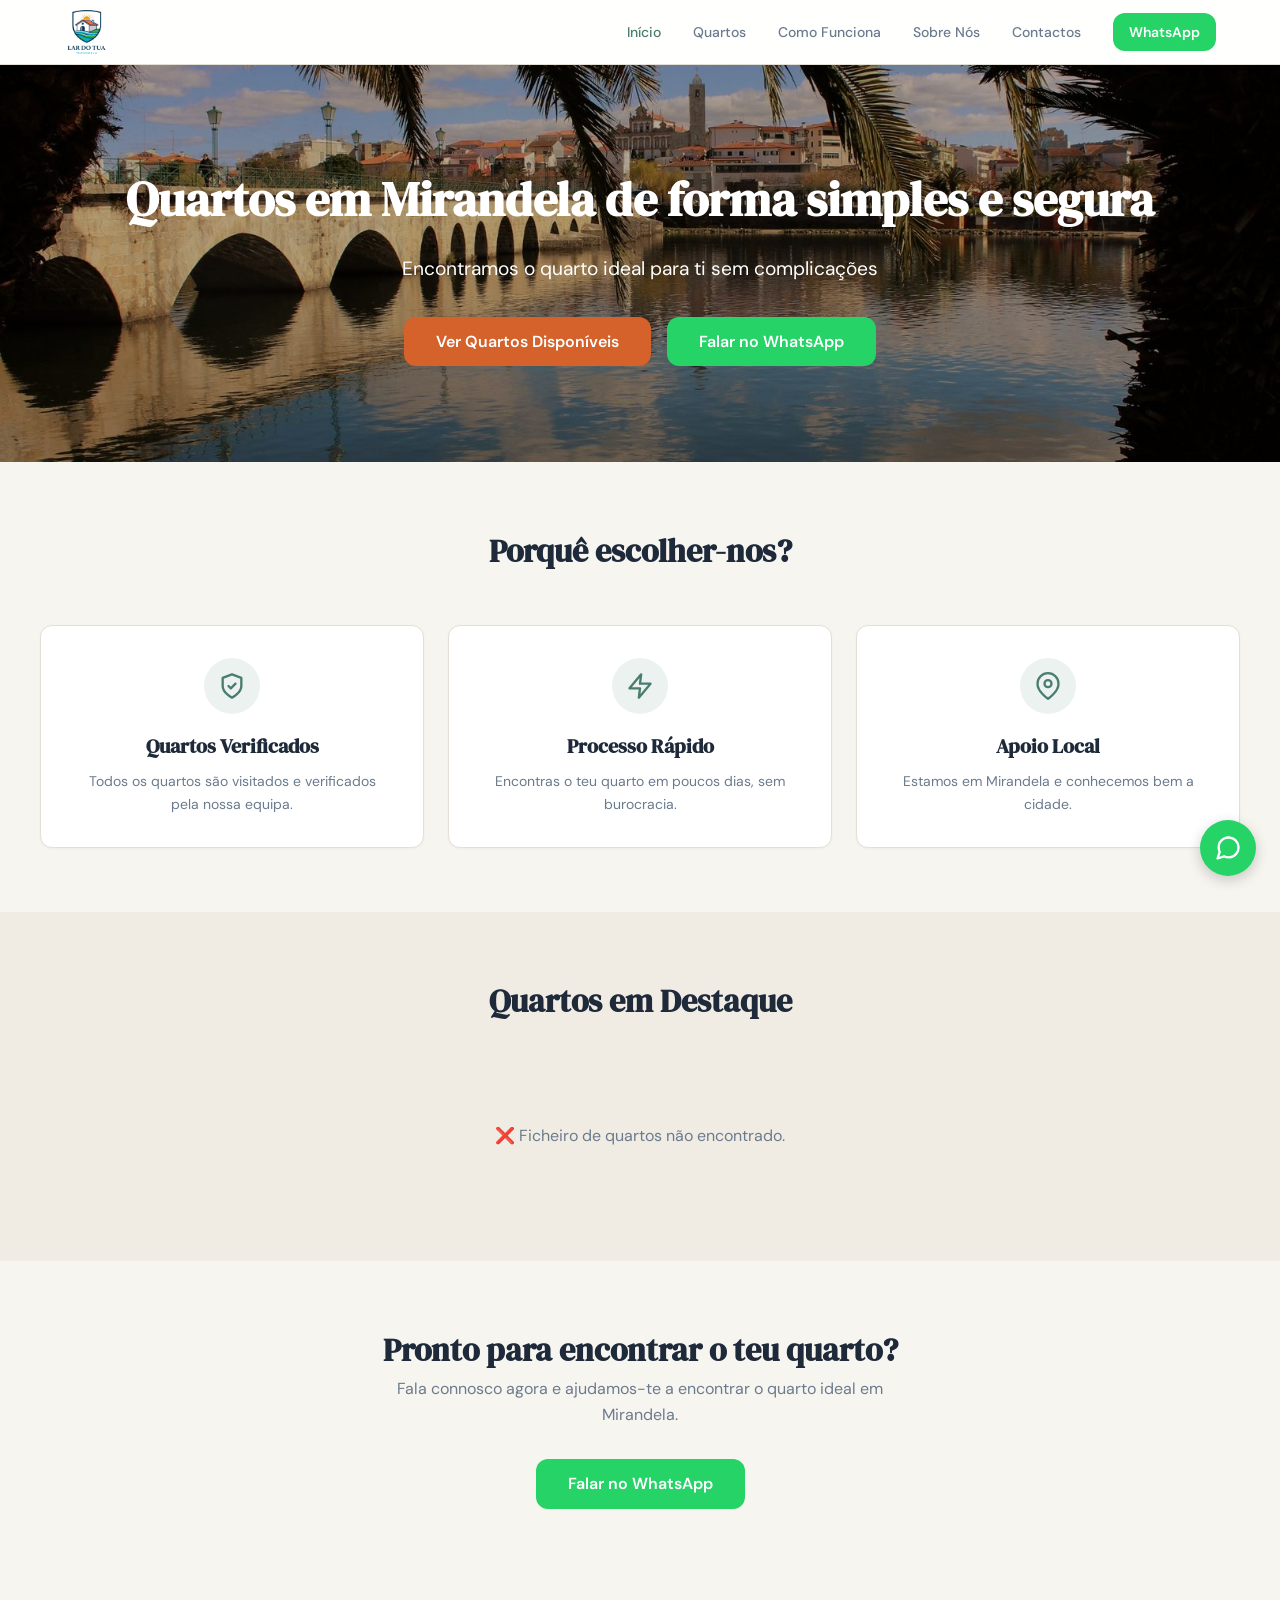
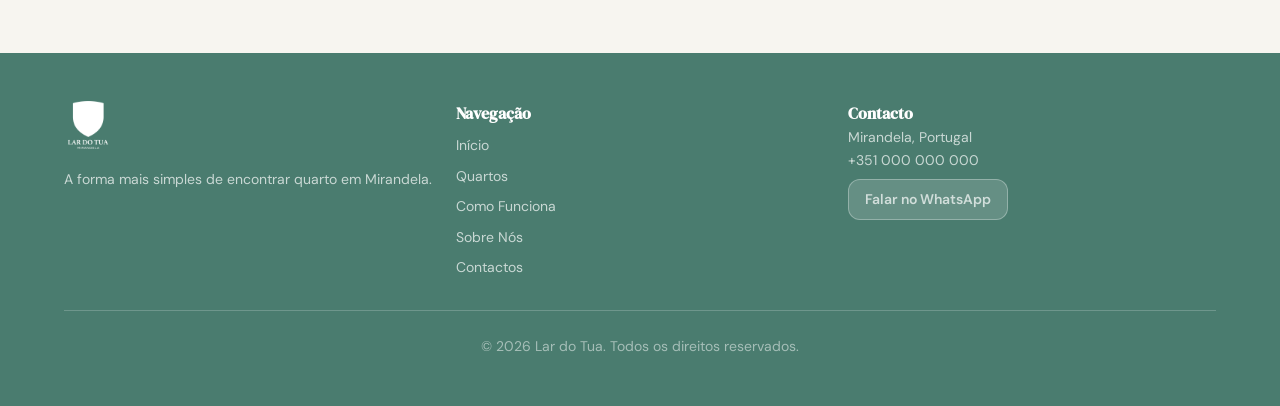
==== index.html @ 51063543 "Add files via upload" ====
<!DOCTYPE html>
<html lang="pt">
<head>
  <meta charset="UTF-8" />
  <meta name="viewport" content="width=device-width, initial-scale=1.0" />
  <title>Lar do Tua — Quartos em Mirandela</title>
  <meta name="description" content="Encontra quartos para arrendar em Mirandela de forma rápida, segura e sem complicações." />
  <link href="https://fonts.googleapis.com/css2?family=DM+Sans:wght@300;400;500;600;700&family=DM+Serif+Display&display=swap" rel="stylesheet" />
  <link rel="stylesheet" href="style.css" />
  <script src="https://identity.netlify.com/v1/netlify-identity-widget.js"></script>
</head>
<body>

<nav class="navbar" id="navbar">
  <div class="container nav-container">
    <a href="#" class="logo" onclick="navigate('home');return false">
      <img src="logo.png" alt="Lar do Tua" class="logo-img" />
    </a>
    <div class="nav-links" id="navLinks">
      <a href="#" onclick="navigate('home');return false" class="nav-link active" data-page="home">Início</a>
      <a href="#" onclick="navigate('quartos');return false" class="nav-link" data-page="quartos">Quartos</a>
      <a href="#" onclick="navigate('como-funciona');return false" class="nav-link" data-page="como-funciona">Como Funciona</a>
      <a href="#" onclick="navigate('sobre');return false" class="nav-link" data-page="sobre">Sobre Nós</a>
      <a href="#" onclick="navigate('contactos');return false" class="nav-link" data-page="contactos">Contactos</a>
      <a href="https://wa.me/351000000000" target="_blank" rel="noopener" class="btn btn-whatsapp btn-sm">WhatsApp</a>
    </div>
    <button class="mobile-toggle" id="mobileToggle" aria-label="Menu">
      <span></span><span></span><span></span>
    </button>
  </div>
</nav>

<!-- HOME -->
<main id="page-home" class="page active">
  <section class="hero" style="background-image: url('hero.jpg')">
    <div class="hero-overlay"></div>
    <div class="container hero-content">
      <h1>Quartos em Mirandela de forma simples e segura</h1>
      <p class="hero-sub">Encontramos o quarto ideal para ti sem complicações</p>
      <div class="hero-buttons">
        <a href="#" onclick="navigate('quartos');return false" class="btn btn-accent">Ver Quartos Disponíveis</a>
        <a href="https://wa.me/351000000000" target="_blank" rel="noopener" class="btn btn-whatsapp">Falar no WhatsApp</a>
      </div>
    </div>
  </section>
  <section class="container section">
    <h2 class="section-title">Porquê escolher-nos?</h2>
    <div class="grid-3">
      <div class="card card-center">
        <div class="icon-circle"><svg xmlns="http://www.w3.org/2000/svg" width="28" height="28" viewBox="0 0 24 24" fill="none" stroke="currentColor" stroke-width="2" stroke-linecap="round" stroke-linejoin="round"><path d="M12 22s8-4 8-10V5l-8-3-8 3v7c0 6 8 10 8 10z"/><path d="m9 12 2 2 4-4"/></svg></div>
        <h3>Quartos Verificados</h3>
        <p>Todos os quartos são visitados e verificados pela nossa equipa.</p>
      </div>
      <div class="card card-center">
        <div class="icon-circle"><svg xmlns="http://www.w3.org/2000/svg" width="28" height="28" viewBox="0 0 24 24" fill="none" stroke="currentColor" stroke-width="2" stroke-linecap="round" stroke-linejoin="round"><polygon points="13 2 3 14 12 14 11 22 21 10 12 10 13 2"/></svg></div>
        <h3>Processo Rápido</h3>
        <p>Encontras o teu quarto em poucos dias, sem burocracia.</p>
      </div>
      <div class="card card-center">
        <div class="icon-circle"><svg xmlns="http://www.w3.org/2000/svg" width="28" height="28" viewBox="0 0 24 24" fill="none" stroke="currentColor" stroke-width="2" stroke-linecap="round" stroke-linejoin="round"><path d="M21 10c0 7-9 13-9 13s-9-6-9-13a9 9 0 0 1 18 0z"/><circle cx="12" cy="10" r="3"/></svg></div>
        <h3>Apoio Local</h3>
        <p>Estamos em Mirandela e conhecemos bem a cidade.</p>
      </div>
    </div>
  </section>
  <section class="bg-secondary section">
    <div class="container">
      <h2 class="section-title">Quartos em Destaque</h2>
      <div class="grid-3" id="featuredRooms"></div>
    </div>
  </section>
  <section class="container section text-center">
    <h2>Pronto para encontrar o teu quarto?</h2>
    <p class="text-muted mb-8 mx-auto" style="max-width:560px">Fala connosco agora e ajudamos-te a encontrar o quarto ideal em Mirandela.</p>
    <a href="https://wa.me/351000000000" target="_blank" rel="noopener" class="btn btn-whatsapp">Falar no WhatsApp</a>
  </section>
</main>

<!-- QUARTOS -->
<main id="page-quartos" class="page">
  <div class="container section">
    <div class="text-center mb-12">
      <h1>Quartos Disponíveis</h1>
      <p class="text-muted mx-auto" style="max-width:560px">Explora os quartos que temos disponíveis em Mirandela. Todos verificados pela nossa equipa.</p>
    </div>
    <div class="grid-3" id="allRooms"></div>
  </div>
</main>

<!-- QUARTO DETALHE -->
<main id="page-quarto-detalhe" class="page">
  <div class="container section" id="quartoDetalheContent"></div>
</main>

<!-- COMO FUNCIONA -->
<main id="page-como-funciona" class="page">
  <div class="container section">
    <div class="text-center mb-12">
      <h1>Como Funciona</h1>
      <p class="text-muted mx-auto" style="max-width:560px">Encontrar quarto em Mirandela nunca foi tão fácil. Em 3 passos simples:</p>
    </div>
    <div class="grid-3">
      <div class="card card-center"><div class="step-number">1</div><h3>Escolhe um quarto</h3><p>Explora os quartos disponíveis e escolhe o que mais te agrada.</p></div>
      <div class="card card-center"><div class="step-number">2</div><h3>Fala connosco</h3><p>Entra em contacto via WhatsApp ou formulário e tiramos todas as dúvidas.</p></div>
      <div class="card card-center"><div class="step-number">3</div><h3>Nós tratamos do resto</h3><p>Acompanhamos-te em todo o processo até teres o teu quarto.</p></div>
    </div>
    <div class="text-center" style="margin-top:3rem">
      <a href="https://wa.me/351000000000" target="_blank" rel="noopener" class="btn btn-whatsapp">Começar Agora</a>
    </div>
  </div>
</main>

<!-- SOBRE -->
<main id="page-sobre" class="page">
  <div class="container section">
    <div class="text-center mb-12 mx-auto" style="max-width:720px">
      <h1>Sobre o Lar do Tua</h1>
      <p class="text-muted" style="font-size:1.1rem;line-height:1.8;margin-top:1.5rem">O <strong>Lar do Tua</strong> nasceu com uma missão simples: facilitar o acesso a quartos em Mirandela. Sabemos que encontrar um bom quarto pode ser complicado — por isso, fazemos esse trabalho por ti.</p>
      <p class="text-muted" style="font-size:1.1rem;line-height:1.8;margin-top:1rem">Somos uma equipa local, apaixonada por Mirandela e dedicada a ajudar quem procura um espaço acolhedor para viver.</p>
    </div>
    <div class="grid-3" style="max-width:900px;margin:0 auto">
      <div class="card card-center">
        <div class="icon-circle icon-accent"><svg xmlns="http://www.w3.org/2000/svg" width="28" height="28" viewBox="0 0 24 24" fill="none" stroke="currentColor" stroke-width="2" stroke-linecap="round" stroke-linejoin="round"><path d="M19 14c1.49-1.46 3-3.21 3-5.5A5.5 5.5 0 0 0 16.5 3c-1.76 0-3 .5-4.5 2-1.5-1.5-2.74-2-4.5-2A5.5 5.5 0 0 0 2 8.5c0 2.3 1.5 4.05 3 5.5l7 7Z"/></svg></div>
        <h3>Proximidade</h3><p>Somos de Mirandela e conhecemos a cidade como ninguém.</p>
      </div>
      <div class="card card-center">
        <div class="icon-circle icon-accent"><svg xmlns="http://www.w3.org/2000/svg" width="28" height="28" viewBox="0 0 24 24" fill="none" stroke="currentColor" stroke-width="2" stroke-linecap="round" stroke-linejoin="round"><path d="M16 21v-2a4 4 0 0 0-4-4H6a4 4 0 0 0-4 4v2"/><circle cx="9" cy="7" r="4"/><path d="M22 21v-2a4 4 0 0 0-3-3.87"/><path d="M16 3.13a4 4 0 0 1 0 7.75"/></svg></div>
        <h3>Confiança</h3><p>Trabalhamos com transparência e honestidade em cada passo.</p>
      </div>
      <div class="card card-center">
        <div class="icon-circle icon-accent"><svg xmlns="http://www.w3.org/2000/svg" width="28" height="28" viewBox="0 0 24 24" fill="none" stroke="currentColor" stroke-width="2" stroke-linecap="round" stroke-linejoin="round"><circle cx="12" cy="12" r="10"/><circle cx="12" cy="12" r="6"/><circle cx="12" cy="12" r="2"/></svg></div>
        <h3>Simplicidade</h3><p>Sem burocracia, sem complicações. Diretos ao que interessa.</p>
      </div>
    </div>
  </div>
</main>

<!-- CONTACTOS -->
<main id="page-contactos" class="page">
  <div class="container section">
    <div class="text-center mb-12">
      <h1>Fala Connosco</h1>
      <p class="text-muted mx-auto" style="max-width:560px">Estamos aqui para te ajudar. Escolhe a forma de contacto que preferires.</p>
    </div>
    <div class="grid-2">
      <div>
        <h2 style="font-size:1.5rem;margin-bottom:1.5rem">Contacto Direto</h2>
        <div class="contact-item"><strong>WhatsApp</strong><br><a href="https://wa.me/351000000000" target="_blank" rel="noopener" class="btn btn-whatsapp" style="margin-top:.5rem;display:inline-block">Abrir WhatsApp</a></div>
        <div class="contact-item"><strong>Telefone</strong><p>+351 000 000 000</p></div>
        <div class="contact-item"><strong>Localização</strong><p>Mirandela, Portugal</p></div>
      </div>
      <div>
        <h2 style="font-size:1.5rem;margin-bottom:1.5rem">Envia-nos uma mensagem</h2>
        <form id="contactForm" class="contact-form">
          <label for="name">Nome</label>
          <input type="text" id="name" placeholder="O teu nome" required />
          <label for="contact">Contacto (telemóvel ou email)</label>
          <input type="text" id="contact" placeholder="Telemóvel ou email" required />
          <button type="submit" class="btn btn-accent" style="width:100%">Enviar via WhatsApp</button>
        </form>
        <div id="formSuccess" class="form-success" style="display:none">✅ Obrigado! Vais ser redirecionado para o WhatsApp.</div>
      </div>
    </div>
  </div>
</main>

<footer class="footer">
  <div class="container">
    <div class="grid-3 footer-grid">
      <div><img src="logo.png" alt="Lar do Tua" style="height:3rem;width:auto;margin-bottom:0.75rem;filter:brightness(0) invert(1)"><p>A forma mais simples de encontrar quarto em Mirandela.</p></div>
      <div>
        <h4>Navegação</h4>
        <a href="#" onclick="navigate('home');return false">Início</a>
        <a href="#" onclick="navigate('quartos');return false">Quartos</a>
        <a href="#" onclick="navigate('como-funciona');return false">Como Funciona</a>
        <a href="#" onclick="navigate('sobre');return false">Sobre Nós</a>
        <a href="#" onclick="navigate('contactos');return false">Contactos</a>
      </div>
      <div>
        <h4>Contacto</h4>
        <p>Mirandela, Portugal</p>
        <p>+351 000 000 000</p>
        <a href="https://wa.me/351000000000" target="_blank" rel="noopener" class="btn btn-whatsapp-outline" style="margin-top:.5rem">Falar no WhatsApp</a>
      </div>
    </div>
    <div class="footer-bottom">© 2026 Lar do Tua. Todos os direitos reservados.</div>
  </div>
</footer>

<a href="https://wa.me/351000000000" target="_blank" rel="noopener" class="whatsapp-float" aria-label="Contactar via WhatsApp">
  <svg xmlns="http://www.w3.org/2000/svg" width="28" height="28" viewBox="0 0 24 24" fill="none" stroke="currentColor" stroke-width="2" stroke-linecap="round" stroke-linejoin="round"><path d="M21 11.5a8.38 8.38 0 0 1-.9 3.8 8.5 8.5 0 0 1-7.6 4.7 8.38 8.38 0 0 1-3.8-.9L3 21l1.9-5.7a8.38 8.38 0 0 1-.9-3.8 8.5 8.5 0 0 1 4.7-7.6 8.38 8.38 0 0 1 3.8-.9h.5a8.48 8.48 0 0 1 8 8v.5z"/></svg>
</a>

<script>
  if (window.netlifyIdentity) {
    window.netlifyIdentity.on("init", user => {
      if (!user) {
        window.netlifyIdentity.on("login", () => {
          document.location.href = "/admin/";
        });
      }
    });
  }
</script>
<script src="script.js"></script>
</body>
</html>
---- style.css ----
/* ============================================================
   LAR DO TUA — style.css
   ============================================================

   ÍNDICE DE SECÇÕES EDITÁVEIS:
   1.  CORES & TIPOGRAFIA  ←  Muda cores e fontes do site inteiro aqui
   2.  LAYOUT BASE         ←  Largura máxima, espaçamentos gerais
   3.  BOTÕES              ←  Aparência de todos os botões
   4.  BARRA DE NAVEGAÇÃO  ←  Navbar topo
   5.  HERO (BANNER)       ←  Secção principal da homepage
   6.  GRELHAS             ←  Layouts de 2 e 3 colunas
   7.  CARDS               ←  Caixas de conteúdo genéricas
   8.  CARDS DE QUARTO     ←  Listagem de quartos
   9.  PÁGINA DE DETALHE   ←  Página individual de cada quarto
   10. FORMULÁRIO          ←  Formulário de contacto
   11. RODAPÉ (FOOTER)     ←  Rodapé do site
   12. BOTÃO WHATSAPP      ←  Botão flutuante do WhatsApp
   13. RESPONSIVO          ←  Ajustes para telemóvel
   ============================================================ */


/* ============================================================
   1. CORES & TIPOGRAFIA
   ↓ Edita aqui para mudar todo o esquema de cores do site
   ============================================================ */
:root {
  /* Fundo geral da página */
  --bg: #f7f5f0;

  /* Cor principal do texto */
  --fg: #1e2a3a;

  /* Fundo dos cards/caixas */
  --card: #ffffff;

  /* Cor primária (verde) — usada no logo, botões activos, etc. */
  --primary: #4a7c6f;
  --primary-fg: #ffffff;   /* texto sobre a cor primária */

  /* Cor secundária (bege) — fundos de secções alternadas */
  --secondary: #f0ece4;
  --secondary-fg: #1e2a3a;

  /* Cor de destaque (laranja) — preços, botões principais */
  --accent: #d4622a;
  --accent-fg: #ffffff;    /* texto sobre a cor de destaque */

  /* Texto suave (cinzento) — descrições, subtítulos */
  --muted: #6b7b8d;

  /* Cor das bordas/linhas */
  --border: #e4dfd5;

  /* Verde do WhatsApp — não alterar se queres manter branding */
  --whatsapp: #25d366;

  /* Raio dos cantos arredondados (ex: 0 = sem arredondamento) */
  --radius: 0.75rem;
}

/* Fontes — substitui os nomes aqui para mudar a tipografia */
/* (lembra-te de actualizar o link do Google Fonts no HTML também) */
body {
  font-family: 'DM Sans', sans-serif;
  background: var(--bg);
  color: var(--fg);
  -webkit-font-smoothing: antialiased;
  line-height: 1.6;
}

/* Tamanhos dos títulos */
h1, h2, h3, h4 { font-family: 'DM Serif Display', serif; color: var(--fg); }
h1 { font-size: 2.5rem; }
h2 { font-size: 2rem; }
h3 { font-size: 1.25rem; }

*, *::before, *::after { box-sizing: border-box; margin: 0; padding: 0; }


/* ============================================================
   2. LAYOUT BASE
   ↓ Edita a largura máxima do conteúdo e espaçamentos gerais
   ============================================================ */

/* Largura máxima do conteúdo centrado */
.container { max-width: 1200px; margin: 0 auto; padding: 0 1.5rem; }

/* Espaçamento vertical das secções */
.section { padding: 4rem 0; }

/* Utilitários de alinhamento e espaço */
.text-center  { text-align: center; }
.text-muted   { color: var(--muted); }
.mb-8         { margin-bottom: 2rem; }
.mb-12        { margin-bottom: 3rem; }
.mx-auto      { margin-left: auto; margin-right: auto; }
.bg-secondary { background: var(--secondary); }
.section-title { text-align: center; margin-bottom: 3rem; }


/* ============================================================
   3. BOTÕES
   ↓ Edita o aspecto, tamanho e raio dos botões
   ============================================================ */

/* Base de todos os botões */
.btn {
  display: inline-block;
  padding: 0.75rem 2rem;       /* ↑ muda o tamanho interno */
  border-radius: var(--radius);
  font-family: 'DM Sans', sans-serif;
  font-weight: 600;
  font-size: 1rem;
  text-decoration: none;
  cursor: pointer;
  border: none;
  transition: opacity 0.2s;
}
.btn:hover { opacity: 0.9; }

/* Botão de destaque (laranja) */
.btn-accent { background: var(--accent); color: var(--accent-fg); }

/* Botão do WhatsApp (verde) */
.btn-whatsapp { background: var(--whatsapp); color: #fff; }

/* Botão pequeno (ex: no navbar) */
.btn-sm { padding: 0.5rem 1rem; font-size: 0.875rem; }

/* Botão WhatsApp com borda (usado no rodapé) */
.btn-whatsapp-outline {
  background: rgba(255,255,255,0.15);
  color: #fff;
  border: 1px solid rgba(255,255,255,0.3);
  padding: 0.5rem 1rem;
  border-radius: var(--radius);
  text-decoration: none;
  font-size: 0.875rem;
  display: inline-block;
  transition: background 0.2s;
}
.btn-whatsapp-outline:hover { background: rgba(255,255,255,0.25); }


/* ============================================================
   4. BARRA DE NAVEGAÇÃO
   ↓ Edita altura, fundo, cor do logo e links da navbar
   ============================================================ */

.navbar {
  position: sticky;
  top: 0;
  z-index: 50;
  background: rgba(255,255,255,0.92);   /* ← fundo da barra */
  backdrop-filter: blur(12px);
  border-bottom: 1px solid var(--border);
}
.nav-container {
  display: flex;
  align-items: center;
  justify-content: space-between;
  height: 4rem;   /* ← altura da barra */
}

/* Logo — imagem */
.logo { text-decoration: none; display: flex; align-items: center; }
.logo-img {
  height: 2.8rem;   /* ← altura da logo na navbar — aumenta ou diminui à vontade */
  width: auto;
  display: block;
}

.nav-links { display: flex; align-items: center; gap: 2rem; }

/* Links do menu */
.nav-link {
  text-decoration: none;
  font-size: 0.875rem;
  font-weight: 500;
  color: var(--muted);      /* ← cor normal */
  transition: color 0.2s;
}
.nav-link:hover,
.nav-link.active { color: var(--primary); }  /* ← cor activo/hover */

/* Botão hambúrguer (só aparece no telemóvel) */
.mobile-toggle {
  display: none;
  background: none;
  border: none;
  cursor: pointer;
  flex-direction: column;
  gap: 5px;
  padding: 4px;
}
.mobile-toggle span { display: block; width: 24px; height: 2px; background: var(--fg); transition: 0.3s; }
.mobile-toggle.open span:nth-child(1) { transform: rotate(45deg) translate(5px, 5px); }
.mobile-toggle.open span:nth-child(2) { opacity: 0; }
.mobile-toggle.open span:nth-child(3) { transform: rotate(-45deg) translate(5px, -5px); }


/* ============================================================
   5. HERO (BANNER PRINCIPAL)
   ↓ Edita o gradiente de fundo, altura e animação do banner
   ============================================================ */

.hero {
  position: relative;
  /* ↓ Imagem de fundo do hero — para trocar, substitui o ficheiro hero.jpg
       ou muda para: background: linear-gradient(135deg, var(--primary) 0%, #3a5f54 100%) */
  background-size: cover;
  background-position: center;
  background-repeat: no-repeat;
  overflow: hidden;
}

/* Sobreposição escura sobre o fundo */
.hero-overlay {
  position: absolute;
  inset: 0;
  background: rgba(0,0,0,0.3);   /* ← aumenta/diminui a opacidade */
}

.hero-content {
  position: relative;
  padding: 6rem 0;   /* ← altura do hero */
  text-align: center;
  color: #fff;
}

/* Título do hero */
.hero-content h1 {
  color: #fff;
  font-size: 3rem;   /* ← tamanho do título principal */
  margin-bottom: 1rem;
  animation: fadeIn 0.6s ease;
}

/* Subtítulo do hero */
.hero-sub {
  font-size: 1.2rem;
  opacity: 0.85;
  max-width: 600px;
  margin: 0 auto 2rem;
  animation: fadeIn 0.6s 0.15s both;
}

.hero-buttons {
  display: flex;
  gap: 1rem;
  justify-content: center;
  flex-wrap: wrap;
  animation: fadeIn 0.6s 0.3s both;
}

/* Animação de entrada */
@keyframes fadeIn {
  from { opacity: 0; transform: translateY(10px); }
  to   { opacity: 1; transform: none; }
}


/* ============================================================
   6. GRELHAS
   ↓ Edita espaçamento entre colunas
   ============================================================ */

/* 3 colunas */
.grid-3 { display: grid; grid-template-columns: repeat(3, 1fr); gap: 1.5rem; }

/* 2 colunas */
.grid-2 { display: grid; grid-template-columns: repeat(2, 1fr); gap: 2rem; }


/* ============================================================
   7. CARDS GENÉRICOS
   ↓ Edita aparência das caixas de conteúdo
   ============================================================ */

.card {
  background: var(--card);
  border: 1px solid var(--border);
  border-radius: var(--radius);
  padding: 2rem;                              /* ← espaço interno */
  box-shadow: 0 1px 3px rgba(0,0,0,0.04);    /* ← sombra */
}
.card-center { text-align: center; }
.card-center p { color: var(--muted); font-size: 0.875rem; margin-top: 0.5rem; }

/* Círculo com ícone (secção "Porquê escolher-nos?") */
.icon-circle {
  width: 3.5rem;
  height: 3.5rem;
  border-radius: 50%;
  background: rgba(74,124,111,0.1);
  display: flex;
  align-items: center;
  justify-content: center;
  margin: 0 auto 1rem;
  color: var(--primary);
}
.icon-accent { background: rgba(212,98,42,0.1); color: var(--accent); }

/* Número dos passos ("Como Funciona") */
.step-number {
  width: 3rem;
  height: 3rem;
  border-radius: 50%;
  background: var(--primary);   /* ← cor do círculo numerado */
  color: #fff;
  display: flex;
  align-items: center;
  justify-content: center;
  font-family: 'DM Serif Display', serif;
  font-size: 1.25rem;
  margin: 0 auto 1rem;
}


/* ============================================================
   8. CARDS DE QUARTO
   ↓ Edita as caixas da listagem de quartos
   ============================================================ */

.room-card {
  background: var(--card);
  border: 1px solid var(--border);
  border-radius: var(--radius);
  overflow: hidden;
  box-shadow: 0 1px 3px rgba(0,0,0,0.04);
  display: flex;
  flex-direction: column;
}

/* Altura da imagem do quarto */
.room-card img { width: 100%; height: 13rem; object-fit: cover; }

.room-card-body { padding: 1.25rem; flex: 1; display: flex; flex-direction: column; }
.room-card-header { display: flex; justify-content: space-between; align-items: flex-start; margin-bottom: 0.25rem; }
.room-card-header h3 { font-size: 1.1rem; }

/* Preço do quarto — cor e estilo */
.room-price { color: var(--accent); font-weight: 700; white-space: nowrap; margin-left: 0.5rem; }
.room-location { color: var(--muted); font-size: 0.875rem; margin-bottom: 0.5rem; }
.room-desc { color: rgba(30,42,58,0.7); font-size: 0.875rem; margin-bottom: 1rem; flex: 1; }
.room-card .btn { text-align: center; padding: 0.625rem; font-size: 0.875rem; }


/* ============================================================
   9. PÁGINA DE DETALHE DO QUARTO
   ↓ Edita o layout e badges da página de cada quarto
   ============================================================ */

.back-link {
  display: inline-flex;
  align-items: center;
  gap: 0.5rem;
  color: var(--muted);
  text-decoration: none;
  font-size: 0.875rem;
  margin-bottom: 1.5rem;
  transition: color 0.2s;
}
.back-link:hover { color: var(--fg); }

/* Grelha: imagem à esquerda, detalhes à direita */
.detail-grid { display: grid; grid-template-columns: 1fr 1fr; gap: 2rem; }

/* Imagem principal */
.gallery-main img { width: 100%; height: 24rem; object-fit: cover; border-radius: var(--radius); }

/* Miniaturas da galeria */
.gallery-thumbs { display: flex; gap: 0.75rem; margin-top: 0.75rem; }
.gallery-thumbs button { border: 2px solid transparent; border-radius: 0.5rem; overflow: hidden; cursor: pointer; padding: 0; background: none; transition: border-color 0.2s; }
.gallery-thumbs button.active { border-color: var(--primary); }
.gallery-thumbs button img { width: 5rem; height: 4rem; object-fit: cover; display: block; }

/* Badges de preço, área e disponibilidade */
.detail-badges { display: flex; flex-wrap: wrap; gap: 0.75rem; margin: 1.5rem 0; }
.badge { padding: 0.5rem 1rem; border-radius: var(--radius); font-size: 0.875rem; font-weight: 600; }
.badge-accent   { background: var(--accent); color: var(--accent-fg); font-size: 1.1rem; }
.badge-secondary { background: var(--secondary); color: var(--secondary-fg); }

/* Caixa "O que inclui" */
.detail-includes { background: var(--card); border: 1px solid var(--border); border-radius: var(--radius); padding: 1.5rem; margin-bottom: 1.5rem; }
.detail-includes ul { list-style: none; }
.detail-includes li { padding: 0.4rem 0; font-size: 0.875rem; color: rgba(30,42,58,0.8); display: flex; align-items: center; gap: 0.5rem; }
.detail-includes li::before { content: "✓"; color: var(--primary); font-weight: 700; }


/* ============================================================
   10. FORMULÁRIO DE CONTACTO
   ↓ Edita campos de input e estilos do formulário
   ============================================================ */

.contact-item { margin-bottom: 1.5rem; }
.contact-item p { color: var(--muted); margin-top: 0.25rem; }

.contact-form { display: flex; flex-direction: column; gap: 1rem; }
.contact-form label { font-weight: 500; font-size: 0.875rem; }
.contact-form input {
  padding: 0.75rem 1rem;
  border: 1px solid var(--border);
  border-radius: var(--radius);
  font-family: 'DM Sans', sans-serif;
  font-size: 1rem;
  background: var(--card);
  outline: none;
  transition: border-color 0.2s;
}
/* Cor da borda quando o campo está seleccionado */
.contact-form input:focus { border-color: var(--primary); }

/* Mensagem de sucesso após envio */
.form-success { margin-top: 1rem; padding: 1rem; background: var(--secondary); border-radius: var(--radius); }


/* ============================================================
   11. RODAPÉ (FOOTER)
   ↓ Edita cor de fundo, links e espaçamento do rodapé
   ============================================================ */

.footer {
  background: var(--primary);   /* ← cor de fundo do rodapé */
  color: var(--primary-fg);
  padding: 3rem 0;
  margin-top: 5rem;
}
.footer h3, .footer h4 { color: #fff; }
.footer p, .footer a { color: rgba(255,255,255,0.7); text-decoration: none; font-size: 0.875rem; }
.footer a:hover { color: #fff; }
.footer-grid > div:nth-child(2) { display: flex; flex-direction: column; gap: 0.5rem; }
.footer-bottom {
  border-top: 1px solid rgba(255,255,255,0.2);
  margin-top: 2rem;
  padding-top: 1.5rem;
  text-align: center;
  font-size: 0.875rem;
  color: rgba(255,255,255,0.5);
}


/* ============================================================
   12. BOTÃO FLUTUANTE DO WHATSAPP
   ↓ Edita posição, tamanho e cor do botão verde fixo
   ============================================================ */

.whatsapp-float {
  position: fixed;
  bottom: 1.5rem;   /* ← distância do fundo */
  right: 1.5rem;    /* ← distância da direita */
  z-index: 50;
  background: var(--whatsapp);
  color: #fff;
  width: 3.5rem;    /* ← tamanho do botão */
  height: 3.5rem;
  border-radius: 50%;
  display: flex;
  align-items: center;
  justify-content: center;
  box-shadow: 0 4px 14px rgba(0,0,0,0.2);
  transition: transform 0.2s;
}
.whatsapp-float:hover { transform: scale(1.1); }


/* ============================================================
   SISTEMA DE PÁGINAS (não editar)
   ============================================================ */
.page        { display: none; }
.page.active { display: block; }


/* ============================================================
   13. RESPONSIVO — TELEMÓVEL
   ↓ Ajustes automáticos para ecrãs pequenos
   ============================================================ */

@media (max-width: 768px) {
  /* Reduz tamanhos de título no telemóvel */
  h1 { font-size: 2rem; }
  .hero-content h1 { font-size: 2.2rem; }
  .hero-content { padding: 4rem 0; }

  /* Grelhas passam a uma coluna */
  .grid-3  { grid-template-columns: 1fr; }
  .grid-2  { grid-template-columns: 1fr; }
  .detail-grid { grid-template-columns: 1fr; }

  /* Reduz altura da imagem principal */
  .gallery-main img { height: 16rem; }

  /* Menu mobile */
  .nav-links {
    display: none;
    flex-direction: column;
    position: absolute;
    top: 4rem;
    left: 0;
    right: 0;
    background: var(--card);
    border-bottom: 1px solid var(--border);
    padding: 1rem 1.5rem;
    gap: 0.75rem;
  }
  .nav-links.open  { display: flex; }
  .mobile-toggle   { display: flex; }
}
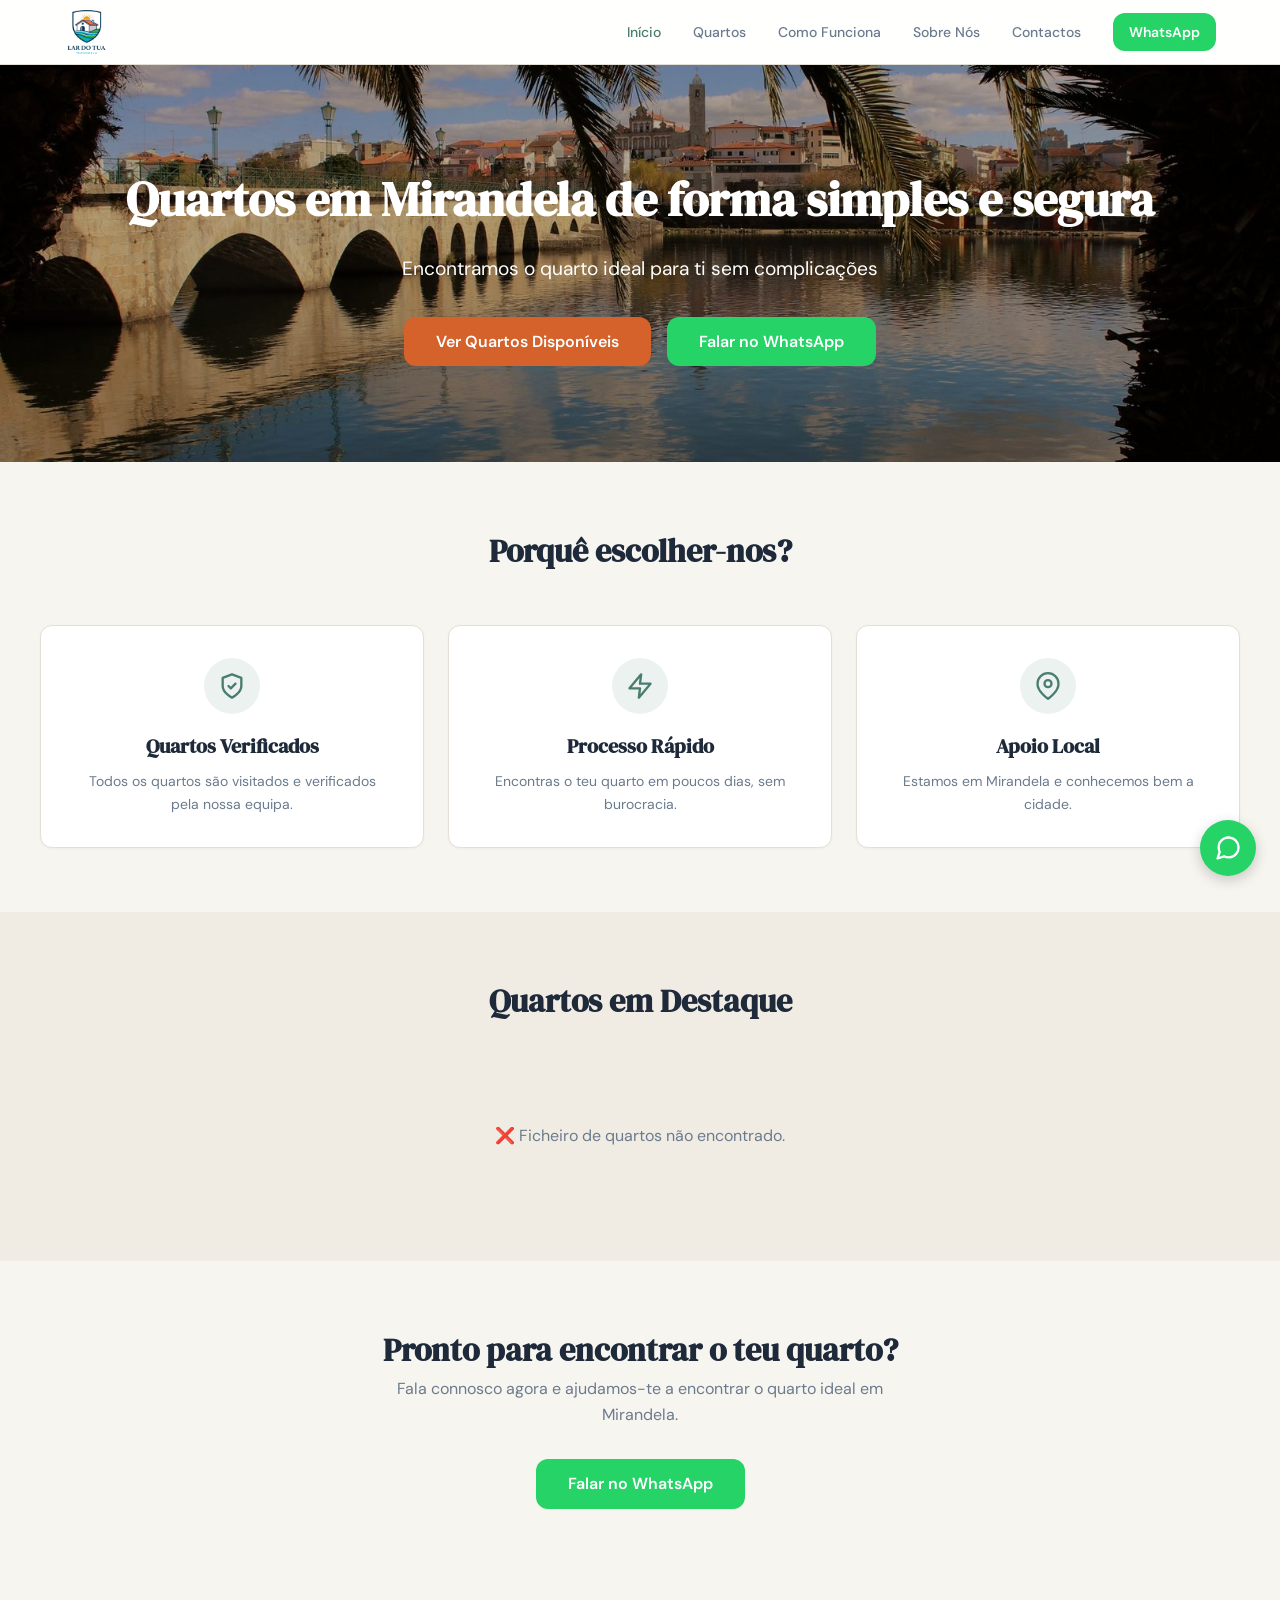
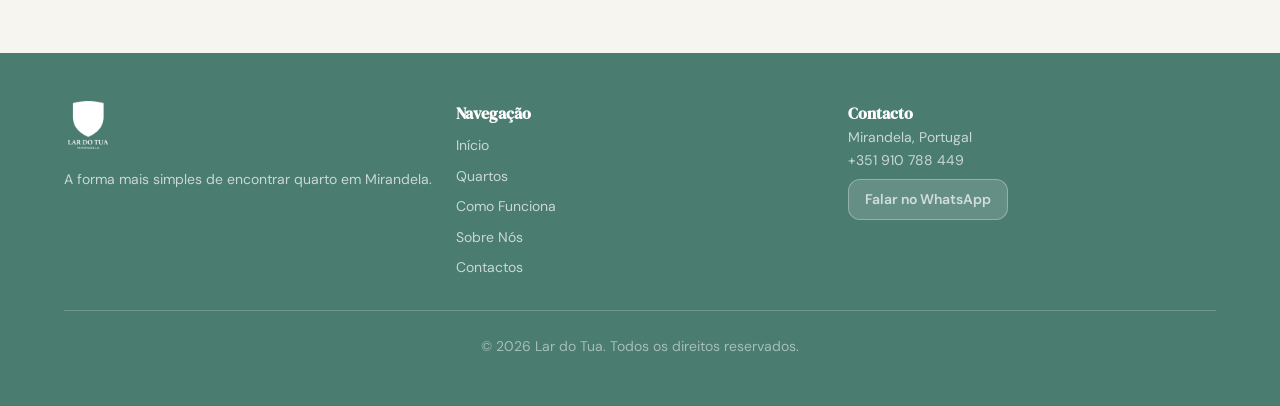
==== commit 4700f9c5: "Add files via upload" ====
--- a/index.html
+++ b/index.html
@@ -22,7 +22,7 @@
       <a href="#" onclick="navigate('como-funciona');return false" class="nav-link" data-page="como-funciona">Como Funciona</a>
       <a href="#" onclick="navigate('sobre');return false" class="nav-link" data-page="sobre">Sobre Nós</a>
       <a href="#" onclick="navigate('contactos');return false" class="nav-link" data-page="contactos">Contactos</a>
-      <a href="https://wa.me/351000000000" target="_blank" rel="noopener" class="btn btn-whatsapp btn-sm">WhatsApp</a>
+      <a href="https://wa.me/351910788449" target="_blank" rel="noopener" class="btn btn-whatsapp btn-sm">WhatsApp</a>
     </div>
     <button class="mobile-toggle" id="mobileToggle" aria-label="Menu">
       <span></span><span></span><span></span>
@@ -39,7 +39,7 @@
       <p class="hero-sub">Encontramos o quarto ideal para ti sem complicações</p>
       <div class="hero-buttons">
         <a href="#" onclick="navigate('quartos');return false" class="btn btn-accent">Ver Quartos Disponíveis</a>
-        <a href="https://wa.me/351000000000" target="_blank" rel="noopener" class="btn btn-whatsapp">Falar no WhatsApp</a>
+        <a href="https://wa.me/351910788449" target="_blank" rel="noopener" class="btn btn-whatsapp">Falar no WhatsApp</a>
       </div>
     </div>
   </section>
@@ -72,7 +72,7 @@
   <section class="container section text-center">
     <h2>Pronto para encontrar o teu quarto?</h2>
     <p class="text-muted mb-8 mx-auto" style="max-width:560px">Fala connosco agora e ajudamos-te a encontrar o quarto ideal em Mirandela.</p>
-    <a href="https://wa.me/351000000000" target="_blank" rel="noopener" class="btn btn-whatsapp">Falar no WhatsApp</a>
+    <a href="https://wa.me/351910788449" target="_blank" rel="noopener" class="btn btn-whatsapp">Falar no WhatsApp</a>
   </section>
 </main>
 
@@ -105,7 +105,7 @@
       <div class="card card-center"><div class="step-number">3</div><h3>Nós tratamos do resto</h3><p>Acompanhamos-te em todo o processo até teres o teu quarto.</p></div>
     </div>
     <div class="text-center" style="margin-top:3rem">
-      <a href="https://wa.me/351000000000" target="_blank" rel="noopener" class="btn btn-whatsapp">Começar Agora</a>
+      <a href="https://wa.me/351910788449" target="_blank" rel="noopener" class="btn btn-whatsapp">Começar Agora</a>
     </div>
   </div>
 </main>
@@ -145,8 +145,8 @@
     <div class="grid-2">
       <div>
         <h2 style="font-size:1.5rem;margin-bottom:1.5rem">Contacto Direto</h2>
-        <div class="contact-item"><strong>WhatsApp</strong><br><a href="https://wa.me/351000000000" target="_blank" rel="noopener" class="btn btn-whatsapp" style="margin-top:.5rem;display:inline-block">Abrir WhatsApp</a></div>
-        <div class="contact-item"><strong>Telefone</strong><p>+351 000 000 000</p></div>
+        <div class="contact-item"><strong>WhatsApp</strong><br><a href="https://wa.me/351910788449" target="_blank" rel="noopener" class="btn btn-whatsapp" style="margin-top:.5rem;display:inline-block">Abrir WhatsApp</a></div>
+        <div class="contact-item"><strong>Telefone</strong><p>+351 910 788 449</p></div>
         <div class="contact-item"><strong>Localização</strong><p>Mirandela, Portugal</p></div>
       </div>
       <div>
@@ -179,15 +179,15 @@
       <div>
         <h4>Contacto</h4>
         <p>Mirandela, Portugal</p>
-        <p>+351 000 000 000</p>
-        <a href="https://wa.me/351000000000" target="_blank" rel="noopener" class="btn btn-whatsapp-outline" style="margin-top:.5rem">Falar no WhatsApp</a>
+        <p>+351 910 788 449</p>
+        <a href="https://wa.me/351910788449" target="_blank" rel="noopener" class="btn btn-whatsapp-outline" style="margin-top:.5rem">Falar no WhatsApp</a>
       </div>
     </div>
     <div class="footer-bottom">© 2026 Lar do Tua. Todos os direitos reservados.</div>
   </div>
 </footer>
 
-<a href="https://wa.me/351000000000" target="_blank" rel="noopener" class="whatsapp-float" aria-label="Contactar via WhatsApp">
+<a href="https://wa.me/351910788449" target="_blank" rel="noopener" class="whatsapp-float" aria-label="Contactar via WhatsApp">
   <svg xmlns="http://www.w3.org/2000/svg" width="28" height="28" viewBox="0 0 24 24" fill="none" stroke="currentColor" stroke-width="2" stroke-linecap="round" stroke-linejoin="round"><path d="M21 11.5a8.38 8.38 0 0 1-.9 3.8 8.5 8.5 0 0 1-7.6 4.7 8.38 8.38 0 0 1-3.8-.9L3 21l1.9-5.7a8.38 8.38 0 0 1-.9-3.8 8.5 8.5 0 0 1 4.7-7.6 8.38 8.38 0 0 1 3.8-.9h.5a8.48 8.48 0 0 1 8 8v.5z"/></svg>
 </a>
 
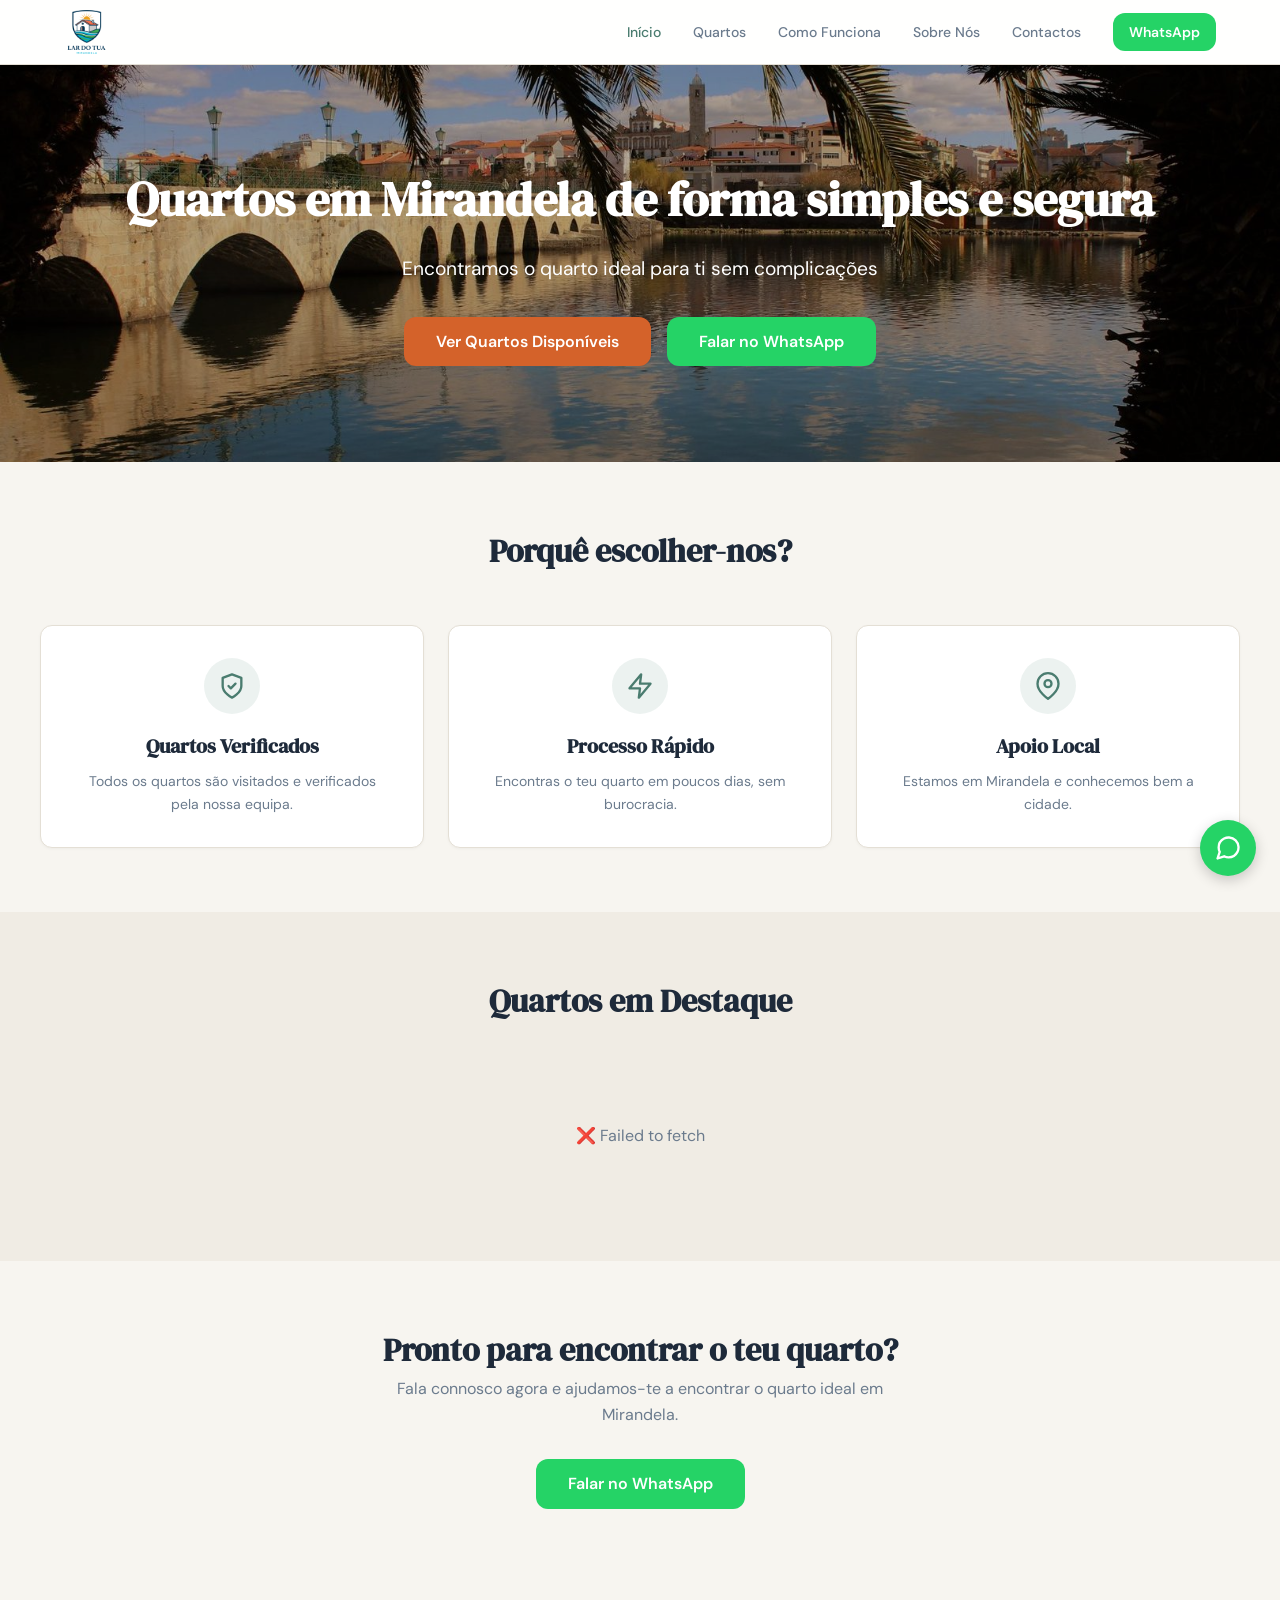
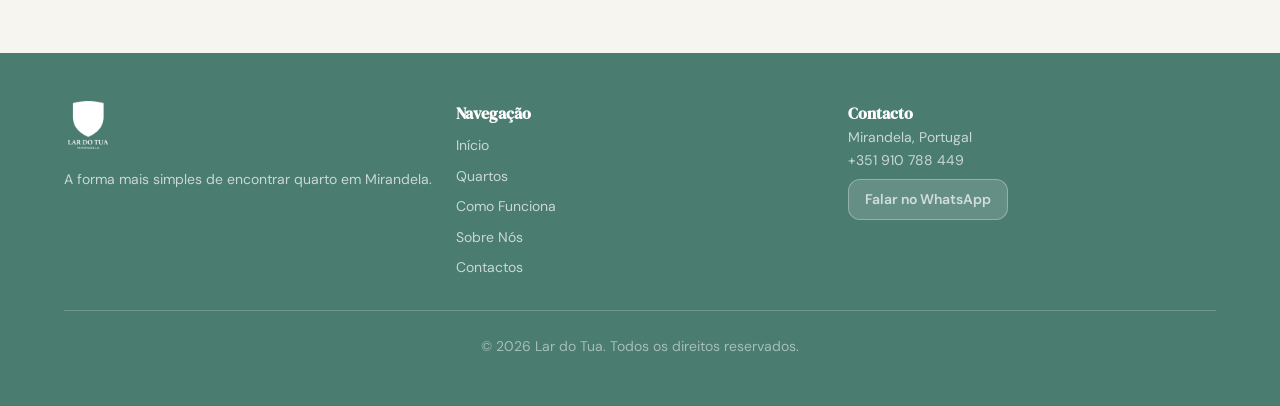
==== commit a31be596: "Add files via upload" ====
--- a/index.html
+++ b/index.html
@@ -87,11 +87,6 @@
   </div>
 </main>
 
-<!-- QUARTO DETALHE -->
-<main id="page-quarto-detalhe" class="page">
-  <div class="container section" id="quartoDetalheContent"></div>
-</main>
-
 <!-- COMO FUNCIONA -->
 <main id="page-como-funciona" class="page">
   <div class="container section">
@@ -164,6 +159,12 @@
   </div>
 </main>
 
+<!-- MODAL DETALHE DO QUARTO (preenchido por script.js) -->
+<div id="roomModal" class="room-modal" aria-hidden="true"></div>
+
+<!-- ZOOM / LIGHTBOX (preenchido por script.js) -->
+<div id="photoZoom" class="photo-zoom" aria-hidden="true"></div>
+
 <footer class="footer">
   <div class="container">
     <div class="grid-3 footer-grid">
@@ -196,7 +197,7 @@
     window.netlifyIdentity.on("init", user => {
       if (!user) {
         window.netlifyIdentity.on("login", () => {
-          document.location.href = "/admin/";
+          window.location.replace("/admin/");
         });
       }
     });
@@ -204,4 +205,4 @@
 </script>
 <script src="script.js"></script>
 </body>
-</html>
+</html>
--- a/style.css
+++ b/style.css
@@ -506,3 +506,344 @@
   .nav-links.open  { display: flex; }
   .mobile-toggle   { display: flex; }
 }
+
+
+/* ============================================================
+   14. MODAL DE DETALHE DO QUARTO
+   ============================================================ */
+
+/* Container do modal — ocupa todo o ecrã quando .open */
+.room-modal {
+  display: none;
+  position: fixed;
+  inset: 0;
+  z-index: 200;
+  align-items: center;
+  justify-content: center;
+}
+.room-modal.open {
+  display: flex;
+}
+
+/* Fundo escuro semi-transparente */
+.rm-backdrop {
+  position: absolute;
+  inset: 0;
+  background: rgba(0,0,0,0.65);
+  backdrop-filter: blur(4px);
+}
+
+/* Caixa branca do modal */
+.rm-dialog {
+  position: relative;
+  z-index: 1;
+  background: var(--bg);
+  border-radius: var(--radius);
+  width: min(960px, 95vw);
+  max-height: 92vh;
+  display: flex;
+  flex-direction: column;
+  box-shadow: 0 24px 80px rgba(0,0,0,0.35);
+  overflow: hidden;
+}
+
+/* Cabeçalho fixo do modal */
+.rm-header {
+  display: flex;
+  align-items: center;
+  justify-content: space-between;
+  padding: 1.1rem 1.5rem;
+  border-bottom: 1px solid var(--border);
+  background: var(--card);
+  flex-shrink: 0;
+}
+.rm-title {
+  font-size: 1.35rem;
+  font-family: 'DM Serif Display', serif;
+  color: var(--fg);
+  margin: 0;
+}
+
+/* Botão fechar */
+.rm-close {
+  background: none;
+  border: none;
+  cursor: pointer;
+  color: var(--muted);
+  padding: 0.3rem;
+  border-radius: 50%;
+  display: flex;
+  align-items: center;
+  justify-content: center;
+  transition: color 0.2s, background 0.2s;
+  flex-shrink: 0;
+}
+.rm-close:hover { color: var(--fg); background: var(--secondary); }
+
+/* Corpo com scroll */
+.rm-body {
+  overflow-y: auto;
+  overflow-x: hidden;
+  padding: 1.5rem;
+  flex: 1;
+}
+
+/* Grelha: galeria | info */
+.rm-grid {
+  display: grid;
+  grid-template-columns: 1fr 1fr;
+  gap: 2rem;
+  align-items: start;
+}
+
+/* -------- GALERIA -------- */
+.rm-gallery { display: flex; flex-direction: column; gap: 0.75rem; }
+
+/* Imagem principal + setas */
+.rm-main-wrap {
+  position: relative;
+  border-radius: var(--radius);
+  overflow: hidden;
+  background: #111;
+  cursor: zoom-in;
+  user-select: none;
+}
+.rm-main-img {
+  width: 100%;
+  height: 22rem;
+  object-fit: cover;
+  display: block;
+  transition: opacity 0.15s;
+}
+
+/* Setas de navegação */
+.rm-arrow {
+  position: absolute;
+  top: 50%;
+  transform: translateY(-50%);
+  background: rgba(255,255,255,0.92);
+  border: none;
+  border-radius: 50%;
+  width: 2.4rem;
+  height: 2.4rem;
+  display: flex;
+  align-items: center;
+  justify-content: center;
+  cursor: pointer;
+  color: var(--fg);
+  box-shadow: 0 2px 8px rgba(0,0,0,0.2);
+  transition: background 0.2s, transform 0.2s;
+  z-index: 2;
+}
+.rm-arrow:hover { background: #fff; transform: translateY(-50%) scale(1.08); }
+.rm-arrow-prev { left: 0.6rem; }
+.rm-arrow-next { right: 0.6rem; }
+
+/* Contador (1/5) */
+.rm-counter {
+  position: absolute;
+  bottom: 0.6rem;
+  right: 0.75rem;
+  background: rgba(0,0,0,0.55);
+  color: #fff;
+  font-size: 0.75rem;
+  padding: 0.2rem 0.55rem;
+  border-radius: 999px;
+  pointer-events: none;
+}
+
+/* Dica de zoom */
+.rm-zoom-hint {
+  position: absolute;
+  bottom: 0.6rem;
+  left: 0.75rem;
+  background: rgba(0,0,0,0.45);
+  color: rgba(255,255,255,0.85);
+  font-size: 0.7rem;
+  padding: 0.2rem 0.5rem;
+  border-radius: 999px;
+  pointer-events: none;
+  opacity: 0;
+  transition: opacity 0.3s;
+}
+.rm-main-wrap:hover .rm-zoom-hint { opacity: 1; }
+
+/* Faixa de miniaturas com scroll horizontal */
+.rm-thumbs {
+  display: flex;
+  gap: 0.5rem;
+  overflow-x: auto;
+  padding-bottom: 0.25rem;
+  scroll-snap-type: x mandatory;
+}
+.rm-thumbs::-webkit-scrollbar { height: 4px; }
+.rm-thumbs::-webkit-scrollbar-track { background: transparent; }
+.rm-thumbs::-webkit-scrollbar-thumb { background: var(--border); border-radius: 2px; }
+
+.rm-thumb {
+  flex-shrink: 0;
+  scroll-snap-align: start;
+  border: 2px solid transparent;
+  border-radius: 0.4rem;
+  overflow: hidden;
+  cursor: pointer;
+  padding: 0;
+  background: none;
+  transition: border-color 0.2s, transform 0.15s;
+}
+.rm-thumb:hover { transform: scale(1.04); }
+.rm-thumb.active { border-color: var(--primary); }
+.rm-thumb img {
+  width: 4.5rem;
+  height: 3.5rem;
+  object-fit: cover;
+  display: block;
+}
+
+/* -------- INFO -------- */
+.rm-meta {
+  color: var(--muted);
+  font-size: 0.875rem;
+  margin-bottom: 0.2rem;
+}
+
+/* Descrição */
+.rm-desc-wrap { margin-bottom: 0.5rem; }
+.rm-desc-text {
+  color: rgba(30,42,58,0.82);
+  font-size: 0.93rem;
+  line-height: 1.75;
+  white-space: pre-line;
+}
+.rm-expand-btn {
+  background: none;
+  border: none;
+  color: var(--primary);
+  font-size: 0.875rem;
+  font-weight: 600;
+  cursor: pointer;
+  padding: 0.4rem 0;
+  display: block;
+  margin-top: 0.4rem;
+}
+.rm-expand-btn:hover { text-decoration: underline; }
+
+/* Botões de acção */
+.rm-actions { display: flex; flex-direction: column; gap: 0.75rem; margin-top: 1rem; }
+
+/* ============================================================
+   15. ZOOM / LIGHTBOX
+   ============================================================ */
+.photo-zoom {
+  display: none;
+  position: fixed;
+  inset: 0;
+  z-index: 300;
+  align-items: center;
+  justify-content: center;
+}
+.photo-zoom.open { display: flex; }
+
+.pz-backdrop {
+  position: absolute;
+  inset: 0;
+  background: rgba(0,0,0,0.93);
+}
+
+.pz-content {
+  position: relative;
+  z-index: 1;
+  width: 100%;
+  height: 100%;
+  display: flex;
+  align-items: center;
+  justify-content: center;
+}
+
+/* Botão fechar do zoom */
+.pz-close {
+  position: absolute;
+  top: 1rem;
+  right: 1rem;
+  z-index: 2;
+  background: rgba(255,255,255,0.15);
+  border: none;
+  border-radius: 50%;
+  width: 2.8rem;
+  height: 2.8rem;
+  display: flex;
+  align-items: center;
+  justify-content: center;
+  cursor: pointer;
+  color: #fff;
+  transition: background 0.2s;
+}
+.pz-close:hover { background: rgba(255,255,255,0.3); }
+
+/* Imagem ampliada */
+.pz-img-wrap {
+  max-width: 92vw;
+  max-height: 90vh;
+  display: flex;
+  align-items: center;
+  justify-content: center;
+}
+.pz-img-wrap img {
+  max-width: 92vw;
+  max-height: 88vh;
+  object-fit: contain;
+  border-radius: 0.5rem;
+  box-shadow: 0 8px 40px rgba(0,0,0,0.6);
+  user-select: none;
+  -webkit-user-drag: none;
+}
+
+/* Setas do zoom */
+.pz-arrow {
+  position: absolute;
+  top: 50%;
+  transform: translateY(-50%);
+  background: rgba(255,255,255,0.12);
+  border: none;
+  border-radius: 50%;
+  width: 3rem;
+  height: 3rem;
+  display: flex;
+  align-items: center;
+  justify-content: center;
+  cursor: pointer;
+  color: #fff;
+  transition: background 0.2s;
+  z-index: 2;
+}
+.pz-arrow:hover { background: rgba(255,255,255,0.25); }
+.pz-arrow-prev { left: 1rem; }
+.pz-arrow-next { right: 1rem; }
+
+/* Contador do zoom */
+.pz-counter {
+  position: absolute;
+  bottom: 1.2rem;
+  left: 50%;
+  transform: translateX(-50%);
+  color: rgba(255,255,255,0.75);
+  font-size: 0.85rem;
+  background: rgba(0,0,0,0.4);
+  padding: 0.25rem 0.75rem;
+  border-radius: 999px;
+}
+
+/* ============================================================
+   RESPONSIVO — MODAL E ZOOM
+   ============================================================ */
+@media (max-width: 768px) {
+  .rm-grid { grid-template-columns: 1fr; }
+  .rm-main-img { height: 16rem; }
+  .rm-dialog { width: 100vw; max-height: 100dvh; border-radius: 0; }
+  .rm-body { padding: 1rem; }
+  .rm-header { padding: 0.85rem 1rem; }
+  .rm-thumb img { width: 3.5rem; height: 2.8rem; }
+
+  .pz-arrow-prev { left: 0.4rem; }
+  .pz-arrow-next { right: 0.4rem; }
+}
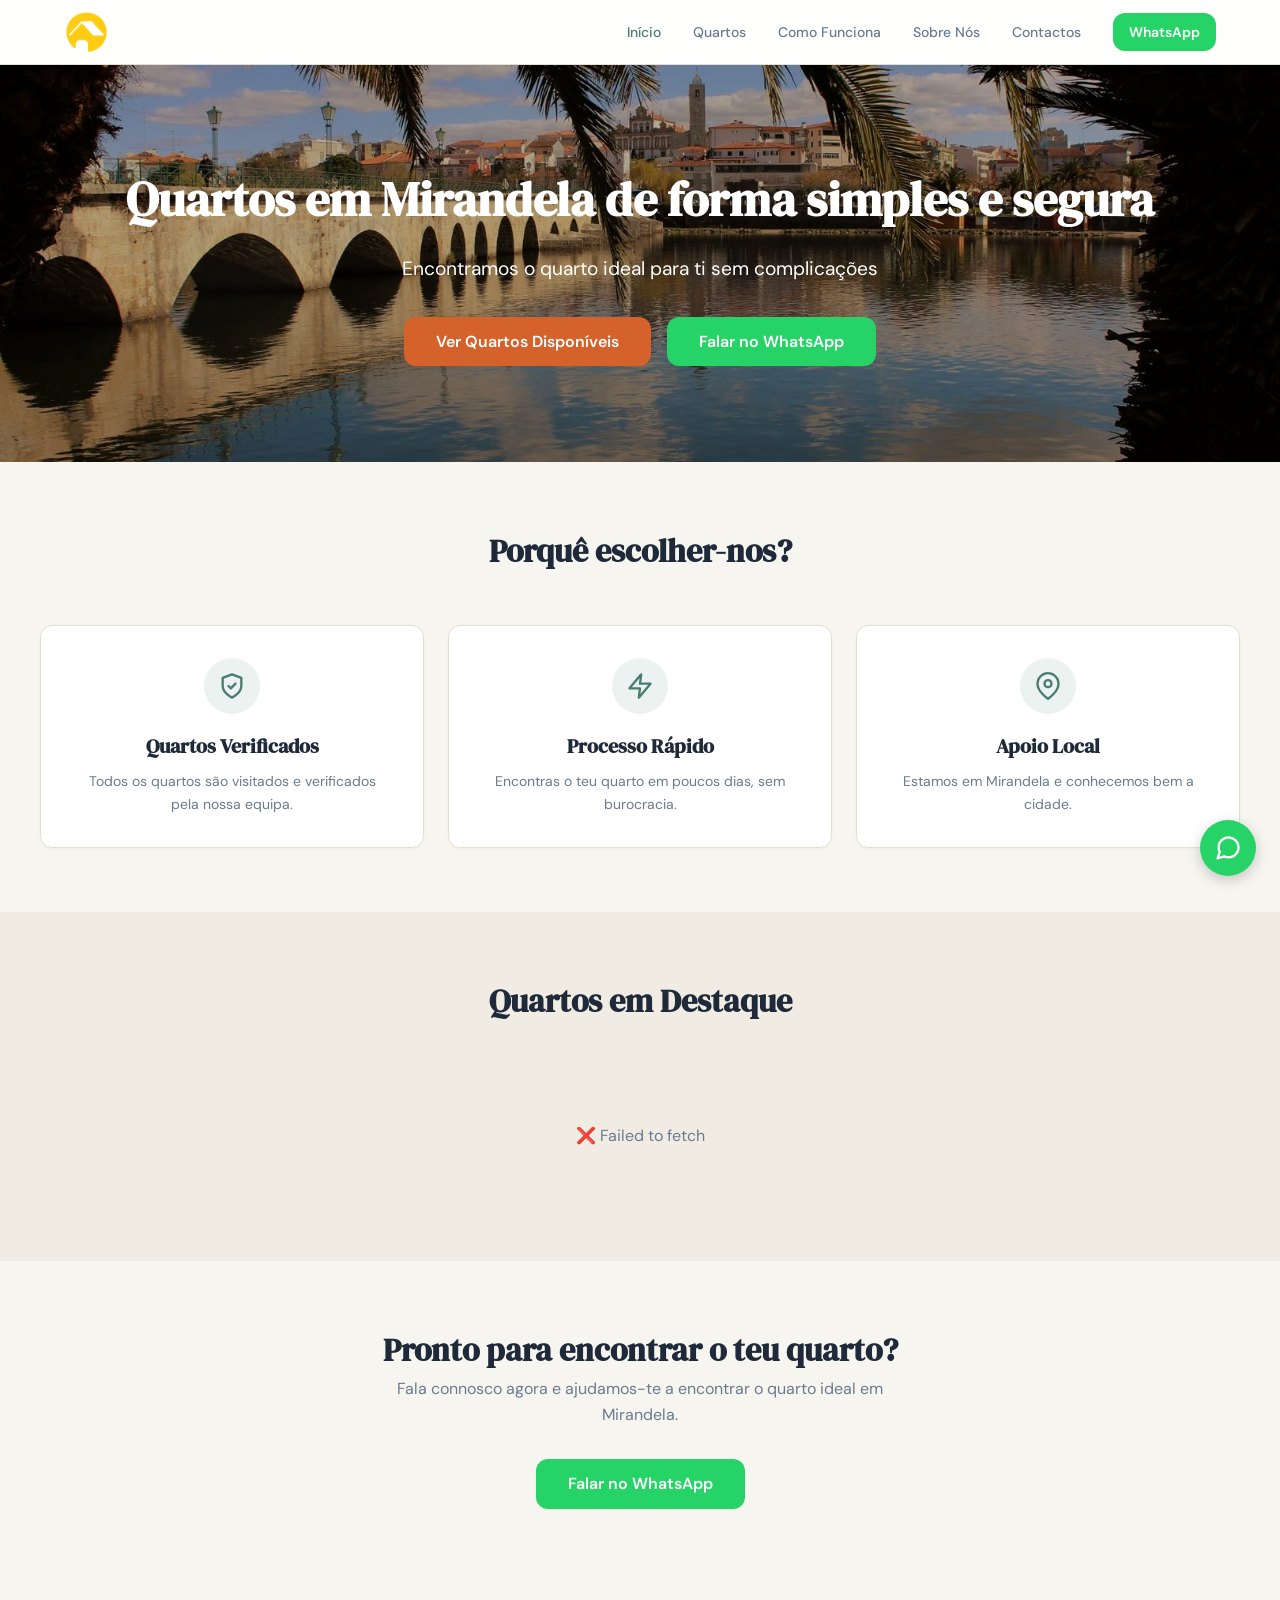
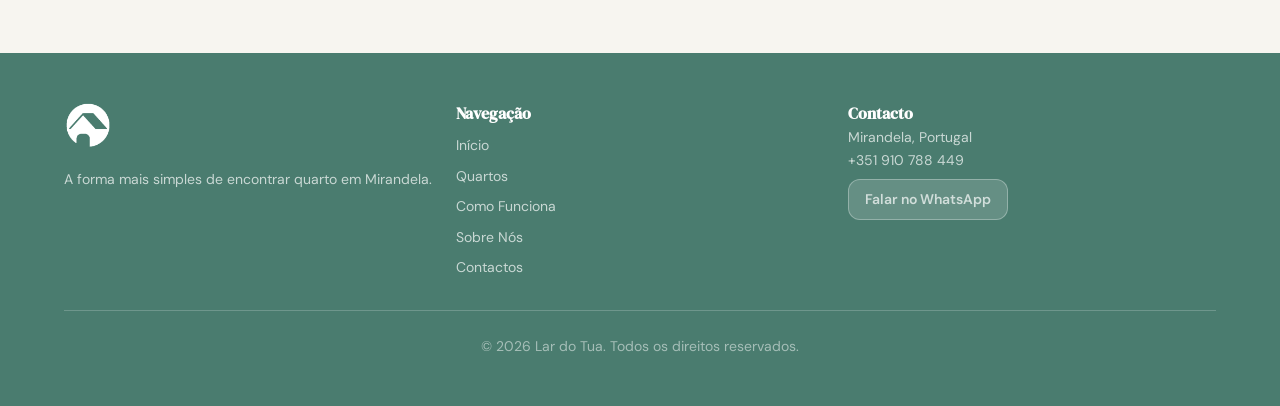
==== commit e6fd8f1b: "Add files via upload" ====
--- a/index.html
+++ b/index.html
@@ -87,6 +87,11 @@
   </div>
 </main>
 
+<!-- QUARTO DETALHE -->
+<main id="page-quarto-detalhe" class="page">
+  <div class="container section" id="quartoDetalheContent"></div>
+</main>
+
 <!-- COMO FUNCIONA -->
 <main id="page-como-funciona" class="page">
   <div class="container section">
@@ -158,12 +163,6 @@
     </div>
   </div>
 </main>
-
-<!-- MODAL DETALHE DO QUARTO (preenchido por script.js) -->
-<div id="roomModal" class="room-modal" aria-hidden="true"></div>
-
-<!-- ZOOM / LIGHTBOX (preenchido por script.js) -->
-<div id="photoZoom" class="photo-zoom" aria-hidden="true"></div>
 
 <footer class="footer">
   <div class="container">
@@ -205,4 +204,4 @@
 </script>
 <script src="script.js"></script>
 </body>
-</html>+</html>
--- a/style.css
+++ b/style.css
@@ -506,344 +506,3 @@
   .nav-links.open  { display: flex; }
   .mobile-toggle   { display: flex; }
 }
-
-
-/* ============================================================
-   14. MODAL DE DETALHE DO QUARTO
-   ============================================================ */
-
-/* Container do modal — ocupa todo o ecrã quando .open */
-.room-modal {
-  display: none;
-  position: fixed;
-  inset: 0;
-  z-index: 200;
-  align-items: center;
-  justify-content: center;
-}
-.room-modal.open {
-  display: flex;
-}
-
-/* Fundo escuro semi-transparente */
-.rm-backdrop {
-  position: absolute;
-  inset: 0;
-  background: rgba(0,0,0,0.65);
-  backdrop-filter: blur(4px);
-}
-
-/* Caixa branca do modal */
-.rm-dialog {
-  position: relative;
-  z-index: 1;
-  background: var(--bg);
-  border-radius: var(--radius);
-  width: min(960px, 95vw);
-  max-height: 92vh;
-  display: flex;
-  flex-direction: column;
-  box-shadow: 0 24px 80px rgba(0,0,0,0.35);
-  overflow: hidden;
-}
-
-/* Cabeçalho fixo do modal */
-.rm-header {
-  display: flex;
-  align-items: center;
-  justify-content: space-between;
-  padding: 1.1rem 1.5rem;
-  border-bottom: 1px solid var(--border);
-  background: var(--card);
-  flex-shrink: 0;
-}
-.rm-title {
-  font-size: 1.35rem;
-  font-family: 'DM Serif Display', serif;
-  color: var(--fg);
-  margin: 0;
-}
-
-/* Botão fechar */
-.rm-close {
-  background: none;
-  border: none;
-  cursor: pointer;
-  color: var(--muted);
-  padding: 0.3rem;
-  border-radius: 50%;
-  display: flex;
-  align-items: center;
-  justify-content: center;
-  transition: color 0.2s, background 0.2s;
-  flex-shrink: 0;
-}
-.rm-close:hover { color: var(--fg); background: var(--secondary); }
-
-/* Corpo com scroll */
-.rm-body {
-  overflow-y: auto;
-  overflow-x: hidden;
-  padding: 1.5rem;
-  flex: 1;
-}
-
-/* Grelha: galeria | info */
-.rm-grid {
-  display: grid;
-  grid-template-columns: 1fr 1fr;
-  gap: 2rem;
-  align-items: start;
-}
-
-/* -------- GALERIA -------- */
-.rm-gallery { display: flex; flex-direction: column; gap: 0.75rem; }
-
-/* Imagem principal + setas */
-.rm-main-wrap {
-  position: relative;
-  border-radius: var(--radius);
-  overflow: hidden;
-  background: #111;
-  cursor: zoom-in;
-  user-select: none;
-}
-.rm-main-img {
-  width: 100%;
-  height: 22rem;
-  object-fit: cover;
-  display: block;
-  transition: opacity 0.15s;
-}
-
-/* Setas de navegação */
-.rm-arrow {
-  position: absolute;
-  top: 50%;
-  transform: translateY(-50%);
-  background: rgba(255,255,255,0.92);
-  border: none;
-  border-radius: 50%;
-  width: 2.4rem;
-  height: 2.4rem;
-  display: flex;
-  align-items: center;
-  justify-content: center;
-  cursor: pointer;
-  color: var(--fg);
-  box-shadow: 0 2px 8px rgba(0,0,0,0.2);
-  transition: background 0.2s, transform 0.2s;
-  z-index: 2;
-}
-.rm-arrow:hover { background: #fff; transform: translateY(-50%) scale(1.08); }
-.rm-arrow-prev { left: 0.6rem; }
-.rm-arrow-next { right: 0.6rem; }
-
-/* Contador (1/5) */
-.rm-counter {
-  position: absolute;
-  bottom: 0.6rem;
-  right: 0.75rem;
-  background: rgba(0,0,0,0.55);
-  color: #fff;
-  font-size: 0.75rem;
-  padding: 0.2rem 0.55rem;
-  border-radius: 999px;
-  pointer-events: none;
-}
-
-/* Dica de zoom */
-.rm-zoom-hint {
-  position: absolute;
-  bottom: 0.6rem;
-  left: 0.75rem;
-  background: rgba(0,0,0,0.45);
-  color: rgba(255,255,255,0.85);
-  font-size: 0.7rem;
-  padding: 0.2rem 0.5rem;
-  border-radius: 999px;
-  pointer-events: none;
-  opacity: 0;
-  transition: opacity 0.3s;
-}
-.rm-main-wrap:hover .rm-zoom-hint { opacity: 1; }
-
-/* Faixa de miniaturas com scroll horizontal */
-.rm-thumbs {
-  display: flex;
-  gap: 0.5rem;
-  overflow-x: auto;
-  padding-bottom: 0.25rem;
-  scroll-snap-type: x mandatory;
-}
-.rm-thumbs::-webkit-scrollbar { height: 4px; }
-.rm-thumbs::-webkit-scrollbar-track { background: transparent; }
-.rm-thumbs::-webkit-scrollbar-thumb { background: var(--border); border-radius: 2px; }
-
-.rm-thumb {
-  flex-shrink: 0;
-  scroll-snap-align: start;
-  border: 2px solid transparent;
-  border-radius: 0.4rem;
-  overflow: hidden;
-  cursor: pointer;
-  padding: 0;
-  background: none;
-  transition: border-color 0.2s, transform 0.15s;
-}
-.rm-thumb:hover { transform: scale(1.04); }
-.rm-thumb.active { border-color: var(--primary); }
-.rm-thumb img {
-  width: 4.5rem;
-  height: 3.5rem;
-  object-fit: cover;
-  display: block;
-}
-
-/* -------- INFO -------- */
-.rm-meta {
-  color: var(--muted);
-  font-size: 0.875rem;
-  margin-bottom: 0.2rem;
-}
-
-/* Descrição */
-.rm-desc-wrap { margin-bottom: 0.5rem; }
-.rm-desc-text {
-  color: rgba(30,42,58,0.82);
-  font-size: 0.93rem;
-  line-height: 1.75;
-  white-space: pre-line;
-}
-.rm-expand-btn {
-  background: none;
-  border: none;
-  color: var(--primary);
-  font-size: 0.875rem;
-  font-weight: 600;
-  cursor: pointer;
-  padding: 0.4rem 0;
-  display: block;
-  margin-top: 0.4rem;
-}
-.rm-expand-btn:hover { text-decoration: underline; }
-
-/* Botões de acção */
-.rm-actions { display: flex; flex-direction: column; gap: 0.75rem; margin-top: 1rem; }
-
-/* ============================================================
-   15. ZOOM / LIGHTBOX
-   ============================================================ */
-.photo-zoom {
-  display: none;
-  position: fixed;
-  inset: 0;
-  z-index: 300;
-  align-items: center;
-  justify-content: center;
-}
-.photo-zoom.open { display: flex; }
-
-.pz-backdrop {
-  position: absolute;
-  inset: 0;
-  background: rgba(0,0,0,0.93);
-}
-
-.pz-content {
-  position: relative;
-  z-index: 1;
-  width: 100%;
-  height: 100%;
-  display: flex;
-  align-items: center;
-  justify-content: center;
-}
-
-/* Botão fechar do zoom */
-.pz-close {
-  position: absolute;
-  top: 1rem;
-  right: 1rem;
-  z-index: 2;
-  background: rgba(255,255,255,0.15);
-  border: none;
-  border-radius: 50%;
-  width: 2.8rem;
-  height: 2.8rem;
-  display: flex;
-  align-items: center;
-  justify-content: center;
-  cursor: pointer;
-  color: #fff;
-  transition: background 0.2s;
-}
-.pz-close:hover { background: rgba(255,255,255,0.3); }
-
-/* Imagem ampliada */
-.pz-img-wrap {
-  max-width: 92vw;
-  max-height: 90vh;
-  display: flex;
-  align-items: center;
-  justify-content: center;
-}
-.pz-img-wrap img {
-  max-width: 92vw;
-  max-height: 88vh;
-  object-fit: contain;
-  border-radius: 0.5rem;
-  box-shadow: 0 8px 40px rgba(0,0,0,0.6);
-  user-select: none;
-  -webkit-user-drag: none;
-}
-
-/* Setas do zoom */
-.pz-arrow {
-  position: absolute;
-  top: 50%;
-  transform: translateY(-50%);
-  background: rgba(255,255,255,0.12);
-  border: none;
-  border-radius: 50%;
-  width: 3rem;
-  height: 3rem;
-  display: flex;
-  align-items: center;
-  justify-content: center;
-  cursor: pointer;
-  color: #fff;
-  transition: background 0.2s;
-  z-index: 2;
-}
-.pz-arrow:hover { background: rgba(255,255,255,0.25); }
-.pz-arrow-prev { left: 1rem; }
-.pz-arrow-next { right: 1rem; }
-
-/* Contador do zoom */
-.pz-counter {
-  position: absolute;
-  bottom: 1.2rem;
-  left: 50%;
-  transform: translateX(-50%);
-  color: rgba(255,255,255,0.75);
-  font-size: 0.85rem;
-  background: rgba(0,0,0,0.4);
-  padding: 0.25rem 0.75rem;
-  border-radius: 999px;
-}
-
-/* ============================================================
-   RESPONSIVO — MODAL E ZOOM
-   ============================================================ */
-@media (max-width: 768px) {
-  .rm-grid { grid-template-columns: 1fr; }
-  .rm-main-img { height: 16rem; }
-  .rm-dialog { width: 100vw; max-height: 100dvh; border-radius: 0; }
-  .rm-body { padding: 1rem; }
-  .rm-header { padding: 0.85rem 1rem; }
-  .rm-thumb img { width: 3.5rem; height: 2.8rem; }
-
-  .pz-arrow-prev { left: 0.4rem; }
-  .pz-arrow-next { right: 0.4rem; }
-}
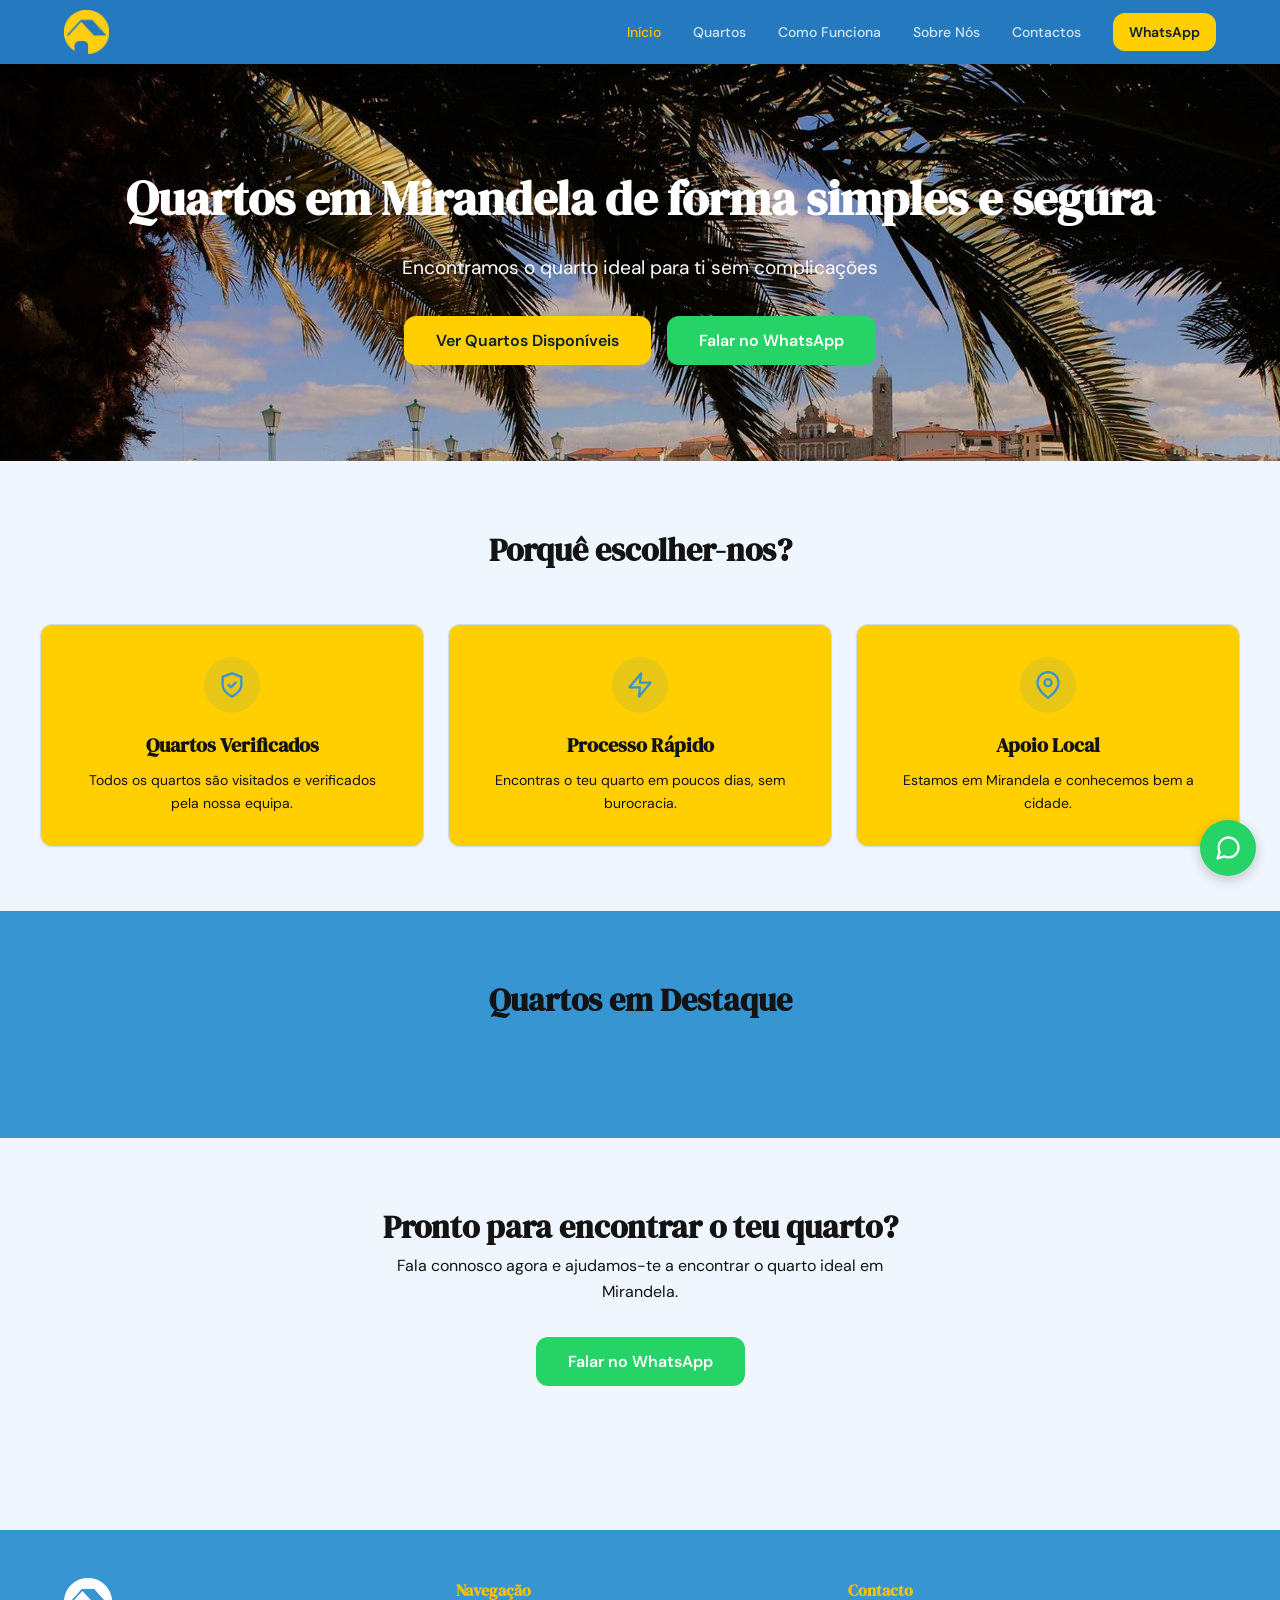
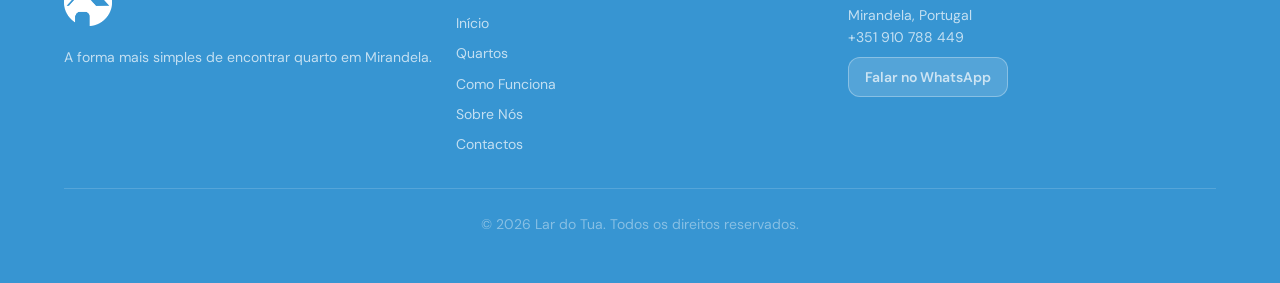
==== commit 2dc83a10: "Add files via upload" ====
--- a/index.html
+++ b/index.html
@@ -22,7 +22,7 @@
       <a href="#" onclick="navigate('como-funciona');return false" class="nav-link" data-page="como-funciona">Como Funciona</a>
       <a href="#" onclick="navigate('sobre');return false" class="nav-link" data-page="sobre">Sobre Nós</a>
       <a href="#" onclick="navigate('contactos');return false" class="nav-link" data-page="contactos">Contactos</a>
-      <a href="https://wa.me/351910788449" target="_blank" rel="noopener" class="btn btn-whatsapp btn-sm">WhatsApp</a>
+      <a href="https://wa.me/351910788449" target="_blank" rel="noopener" class="btn btn-accent btn-sm">WhatsApp</a>
     </div>
     <button class="mobile-toggle" id="mobileToggle" aria-label="Menu">
       <span></span><span></span><span></span>
--- a/style.css
+++ b/style.css
@@ -1,112 +1,116 @@
 /* ============================================================
    LAR DO TUA — style.css
-   ============================================================
-
-   ÍNDICE DE SECÇÕES EDITÁVEIS:
-   1.  CORES & TIPOGRAFIA  ←  Muda cores e fontes do site inteiro aqui
-   2.  LAYOUT BASE         ←  Largura máxima, espaçamentos gerais
-   3.  BOTÕES              ←  Aparência de todos os botões
-   4.  BARRA DE NAVEGAÇÃO  ←  Navbar topo
-   5.  HERO (BANNER)       ←  Secção principal da homepage
-   6.  GRELHAS             ←  Layouts de 2 e 3 colunas
-   7.  CARDS               ←  Caixas de conteúdo genéricas
-   8.  CARDS DE QUARTO     ←  Listagem de quartos
-   9.  PÁGINA DE DETALHE   ←  Página individual de cada quarto
-   10. FORMULÁRIO          ←  Formulário de contacto
-   11. RODAPÉ (FOOTER)     ←  Rodapé do site
-   12. BOTÃO WHATSAPP      ←  Botão flutuante do WhatsApp
-   13. RESPONSIVO          ←  Ajustes para telemóvel
+
+   GUIA RÁPIDO — onde editar cada coisa:
+   ─────────────────────────────────────────────────────────────
+   CORES DO SITE INTEIRO  →  secção 1 (:root), logo abaixo
+   FONTE DO SITE          →  secção 1, body { font-family }
+   FUNDO DA PÁGINA        →  secção 1, --bg
+   COR DOS TÍTULOS/TEXTO  →  secção 1, --fg
+   AZUL PRINCIPAL         →  secção 1, --primary
+   AMARELO DE DESTAQUE    →  secção 1, --accent
+   COR DO WHATSAPP        →  secção 1, --whatsapp
+   CANTOS ARREDONDADOS    →  secção 1, --radius
+
+   NAVBAR (barra topo)    →  secção 4
+   FUNDO DA NAVBAR        →  secção 4, .navbar background
+   COR DOS LINKS NAVBAR   →  secção 4, .nav-link color
+   HOVER/ACTIVO NAVBAR    →  secção 4, .nav-link.active color
+   ALTURA DA NAVBAR       →  secção 4, .nav-container height
+   TAMANHO DA LOGO        →  secção 4, .logo-img height
+
+   HERO (banner)          →  secção 5
+   FUNDO DO HERO          →  secção 5, .hero background
+   ALTURA DO HERO         →  secção 5, .hero-content padding
+   TÍTULO/SUBTÍTULO HERO  →  index.html, secção HOME
+
+   BOTÕES                 →  secção 3
+   BOTÃO AMARELO          →  secção 3, .btn-accent
+   BOTÃO WHATSAPP         →  secção 3, .btn-whatsapp
+   BOTÃO PEQUENO NAVBAR   →  secção 3, .btn-sm
+
+   CARDS DOS QUARTOS      →  secção 8
+   ALTURA DA FOTO CARD    →  secção 8, .room-card img height
+   COR DO PREÇO           →  secção 8, .room-price color
+
+   RODAPÉ                 →  secção 11
+   FUNDO DO RODAPÉ        →  secção 11, .footer background
+   TÍTULOS DO RODAPÉ      →  secção 11, .footer h3/h4 color
+
+   BOTÃO WHATSAPP FIXO    →  secção 12
+   POSIÇÃO DO BOTÃO       →  secção 12, bottom / right
+   TAMANHO DO BOTÃO       →  secção 12, width / height
+
+   TEXTOS DO SITE         →  index.html (edita directamente)
+   NÚMERO WHATSAPP        →  script.js, linha 6 (WHATSAPP_NUMBER)
+   ─────────────────────────────────────────────────────────────
    ============================================================ */
 
 
 /* ============================================================
    1. CORES & TIPOGRAFIA
-   ↓ Edita aqui para mudar todo o esquema de cores do site
+   ↓ EDITA AQUI para mudar cores do site inteiro de uma vez.
+     Todas as outras secções usam estas variáveis automaticamente.
    ============================================================ */
 :root {
-  /* Fundo geral da página */
-  --bg: #f7f5f0;
-
-  /* Cor principal do texto */
-  --fg: #1e2a3a;
-
-  /* Fundo dos cards/caixas */
-  --card: #ffffff;
-
-  /* Cor primária (verde) — usada no logo, botões activos, etc. */
-  --primary: #4a7c6f;
-  --primary-fg: #ffffff;   /* texto sobre a cor primária */
-
-  /* Cor secundária (bege) — fundos de secções alternadas */
-  --secondary: #f0ece4;
-  --secondary-fg: #1e2a3a;
-
-  /* Cor de destaque (laranja) — preços, botões principais */
-  --accent: #d4622a;
-  --accent-fg: #ffffff;    /* texto sobre a cor de destaque */
-
-  /* Texto suave (cinzento) — descrições, subtítulos */
-  --muted: #6b7b8d;
-
-  /* Cor das bordas/linhas */
-  --border: #e4dfd5;
-
-  /* Verde do WhatsApp — não alterar se queres manter branding */
-  --whatsapp: #25d366;
-
-  /* Raio dos cantos arredondados (ex: 0 = sem arredondamento) */
-  --radius: 0.75rem;
-}
-
-/* Fontes — substitui os nomes aqui para mudar a tipografia */
-/* (lembra-te de actualizar o link do Google Fonts no HTML também) */
+  --bg:           #f0f6fd;   /* ← COR DE FUNDO da página inteira */
+  --fg:           #131313;   /* ← COR PRINCIPAL do texto */
+  --card:         #ffcf02;   /* ← FUNDO DOS CARDS/CAIXAS */
+
+  --primary:      #3795d2;   /* ← AZUL PRINCIPAL (navbar, links activos, ícones) */
+  --primary-fg:   #ffffff;   /* ← texto sobre o azul principal */
+
+  --secondary:    #3795d2;   /* ← AZUL ESCURO (secções alternadas, badges) */
+  --secondary-fg: #ffffff;   /* ← texto sobre o azul escuro */
+
+  --accent:       #ffcf02;   /* ← AMARELO DE DESTAQUE (botões, preços) */
+  --accent-fg:    #0d1f35;   /* ← texto sobre o amarelo */
+
+  --muted:        #131313;   /* ← COR DO TEXTO SUAVE (subtítulos, descrições) */
+  --border:       #c8ddf0;   /* ← COR DAS BORDAS */
+  --whatsapp:     #25d366;   /* ← COR DO BOTÃO WHATSAPP (não alterar) */
+  --radius:       0.75rem;   /* ← ARREDONDAMENTO DOS CANTOS (0 = sem arredondamento) */
+}
+
+/* ↓ FONTE DO SITE */
 body {
-  font-family: 'DM Sans', sans-serif;
+  font-family: 'DM Sans', sans-serif;   /* ← FONTE GERAL do site */
   background: var(--bg);
   color: var(--fg);
   -webkit-font-smoothing: antialiased;
   line-height: 1.6;
 }
 
-/* Tamanhos dos títulos */
+/* ↓ TAMANHOS DOS TÍTULOS */
 h1, h2, h3, h4 { font-family: 'DM Serif Display', serif; color: var(--fg); }
-h1 { font-size: 2.5rem; }
-h2 { font-size: 2rem; }
-h3 { font-size: 1.25rem; }
+h1 { font-size: 2.5rem; }   /* ← tamanho H1 */
+h2 { font-size: 2rem; }     /* ← tamanho H2 */
+h3 { font-size: 1.25rem; }  /* ← tamanho H3 */
 
 *, *::before, *::after { box-sizing: border-box; margin: 0; padding: 0; }
 
 
 /* ============================================================
-   2. LAYOUT BASE
-   ↓ Edita a largura máxima do conteúdo e espaçamentos gerais
-   ============================================================ */
-
-/* Largura máxima do conteúdo centrado */
-.container { max-width: 1200px; margin: 0 auto; padding: 0 1.5rem; }
-
-/* Espaçamento vertical das secções */
-.section { padding: 4rem 0; }
-
-/* Utilitários de alinhamento e espaço */
-.text-center  { text-align: center; }
-.text-muted   { color: var(--muted); }
-.mb-8         { margin-bottom: 2rem; }
-.mb-12        { margin-bottom: 3rem; }
-.mx-auto      { margin-left: auto; margin-right: auto; }
-.bg-secondary { background: var(--secondary); }
+   2. LAYOUT BASE — raramente precisas de editar
+   ============================================================ */
+.container     { max-width: 1200px; margin: 0 auto; padding: 0 1.5rem; }  /* ← largura máxima */
+.section       { padding: 4rem 0; }   /* ← espaço vertical entre secções */
+.text-center   { text-align: center; }
+.text-muted    { color: var(--muted); }
+.mb-8          { margin-bottom: 2rem; }
+.mb-12         { margin-bottom: 3rem; }
+.mx-auto       { margin-left: auto; margin-right: auto; }
+.bg-secondary  { background: var(--secondary); }
 .section-title { text-align: center; margin-bottom: 3rem; }
 
 
 /* ============================================================
    3. BOTÕES
-   ↓ Edita o aspecto, tamanho e raio dos botões
-   ============================================================ */
-
-/* Base de todos os botões */
+   ↓ Edita o aspecto de cada tipo de botão
+   ============================================================ */
 .btn {
   display: inline-block;
-  padding: 0.75rem 2rem;       /* ↑ muda o tamanho interno */
+  padding: 0.75rem 2rem;       /* ← tamanho interno dos botões */
   border-radius: var(--radius);
   font-family: 'DM Sans', sans-serif;
   font-weight: 600;
@@ -118,16 +122,10 @@
 }
 .btn:hover { opacity: 0.9; }
 
-/* Botão de destaque (laranja) */
-.btn-accent { background: var(--accent); color: var(--accent-fg); }
-
-/* Botão do WhatsApp (verde) */
-.btn-whatsapp { background: var(--whatsapp); color: #fff; }
-
-/* Botão pequeno (ex: no navbar) */
-.btn-sm { padding: 0.5rem 1rem; font-size: 0.875rem; }
-
-/* Botão WhatsApp com borda (usado no rodapé) */
+.btn-accent   { background: var(--accent); color: var(--accent-fg); }   /* ← BOTÃO AMARELO */
+.btn-whatsapp { background: var(--whatsapp); color: #fff; }              /* ← BOTÃO WHATSAPP VERDE */
+.btn-sm       { padding: 0.5rem 1rem; font-size: 0.875rem; }             /* ← BOTÃO PEQUENO (navbar) */
+
 .btn-whatsapp-outline {
   background: rgba(255,255,255,0.15);
   color: #fff;
@@ -143,47 +141,38 @@
 
 
 /* ============================================================
-   4. BARRA DE NAVEGAÇÃO
-   ↓ Edita altura, fundo, cor do logo e links da navbar
-   ============================================================ */
-
+   4. BARRA DE NAVEGAÇÃO (NAVBAR)
+   ↓ Edita aqui a barra do topo do site
+   ============================================================ */
 .navbar {
   position: sticky;
   top: 0;
   z-index: 50;
-  background: rgba(255,255,255,0.92);   /* ← fundo da barra */
-  backdrop-filter: blur(12px);
-  border-bottom: 1px solid var(--border);
+  background: #2579be;          /* ← COR DE FUNDO DA NAVBAR */
+  
 }
 .nav-container {
   display: flex;
   align-items: center;
   justify-content: space-between;
-  height: 4rem;   /* ← altura da barra */
-}
-
-/* Logo — imagem */
-.logo { text-decoration: none; display: flex; align-items: center; }
-.logo-img {
-  height: 2.8rem;   /* ← altura da logo na navbar — aumenta ou diminui à vontade */
-  width: auto;
-  display: block;
-}
+  height: 4rem;   /* ← ALTURA DA NAVBAR */
+}
+
+.logo     { text-decoration: none; display: flex; align-items: center; }
+.logo-img { height: 2.8rem; width: auto; display: block; }   /* ← TAMANHO DA LOGO */
 
 .nav-links { display: flex; align-items: center; gap: 2rem; }
 
-/* Links do menu */
 .nav-link {
   text-decoration: none;
   font-size: 0.875rem;
   font-weight: 500;
-  color: var(--muted);      /* ← cor normal */
+  color: rgba(255,255,255,0.8);   /* ← COR DOS LINKS DA NAVBAR */
   transition: color 0.2s;
 }
 .nav-link:hover,
-.nav-link.active { color: var(--primary); }  /* ← cor activo/hover */
-
-/* Botão hambúrguer (só aparece no telemóvel) */
+.nav-link.active { color: #f5c300; }   /* ← COR DO LINK ACTIVO/HOVER (amarelo) */
+
 .mobile-toggle {
   display: none;
   background: none;
@@ -193,67 +182,54 @@
   gap: 5px;
   padding: 4px;
 }
-.mobile-toggle span { display: block; width: 24px; height: 2px; background: var(--fg); transition: 0.3s; }
+.mobile-toggle span { display: block; width: 24px; height: 2px; background: #fff; transition: 0.3s; }
 .mobile-toggle.open span:nth-child(1) { transform: rotate(45deg) translate(5px, 5px); }
 .mobile-toggle.open span:nth-child(2) { opacity: 0; }
 .mobile-toggle.open span:nth-child(3) { transform: rotate(-45deg) translate(5px, -5px); }
 
 
 /* ============================================================
-   5. HERO (BANNER PRINCIPAL)
-   ↓ Edita o gradiente de fundo, altura e animação do banner
-   ============================================================ */
-
+   5. HERO (BANNER PRINCIPAL DA HOMEPAGE)
+   ↓ Edita aqui o banner grande da homepage
+   ============================================================ */
 .hero {
   position: relative;
-  /* ↓ Imagem de fundo do hero — para trocar, substitui o ficheiro hero.jpg
-       ou muda para: background: linear-gradient(135deg, var(--primary) 0%, #3a5f54 100%) */
-  background-size: cover;
-  background-position: center;
-  background-repeat: no-repeat;
+  background: linear-gradient(135deg, #2579be 0%, #1a5f96 100%);
+  /* ← COR DE FUNDO DO HERO — para usar imagem:
+     background: url('hero.jpg') center/cover no-repeat; */
   overflow: hidden;
 }
 
-/* Sobreposição escura sobre o fundo */
 .hero-overlay {
   position: absolute;
   inset: 0;
-  background: rgba(0,0,0,0.3);   /* ← aumenta/diminui a opacidade */
+  background: rgba(0,0,0,0.15);   /* ← ESCURECIMENTO SOBRE O FUNDO (0=nenhum, 0.5=meio) */
 }
 
 .hero-content {
   position: relative;
-  padding: 6rem 0;   /* ← altura do hero */
+  padding: 6rem 0;   /* ← ALTURA DO HERO (aumenta para ficar mais alto) */
   text-align: center;
   color: #fff;
 }
 
-/* Título do hero */
 .hero-content h1 {
   color: #fff;
-  font-size: 3rem;   /* ← tamanho do título principal */
+  font-size: 3rem;   /* ← TAMANHO DO TÍTULO DO HERO */
   margin-bottom: 1rem;
   animation: fadeIn 0.6s ease;
 }
 
-/* Subtítulo do hero */
 .hero-sub {
-  font-size: 1.2rem;
+  font-size: 1.2rem;   /* ← TAMANHO DO SUBTÍTULO DO HERO */
   opacity: 0.85;
   max-width: 600px;
   margin: 0 auto 2rem;
   animation: fadeIn 0.6s 0.15s both;
 }
 
-.hero-buttons {
-  display: flex;
-  gap: 1rem;
-  justify-content: center;
-  flex-wrap: wrap;
-  animation: fadeIn 0.6s 0.3s both;
-}
-
-/* Animação de entrada */
+.hero-buttons { display: flex; gap: 1rem; justify-content: center; flex-wrap: wrap; animation: fadeIn 0.6s 0.3s both; }
+
 @keyframes fadeIn {
   from { opacity: 0; transform: translateY(10px); }
   to   { opacity: 1; transform: none; }
@@ -261,203 +237,240 @@
 
 
 /* ============================================================
-   6. GRELHAS
-   ↓ Edita espaçamento entre colunas
-   ============================================================ */
-
-/* 3 colunas */
+   6. GRELHAS — não editar
+   ============================================================ */
 .grid-3 { display: grid; grid-template-columns: repeat(3, 1fr); gap: 1.5rem; }
-
-/* 2 colunas */
 .grid-2 { display: grid; grid-template-columns: repeat(2, 1fr); gap: 2rem; }
 
 
 /* ============================================================
    7. CARDS GENÉRICOS
-   ↓ Edita aparência das caixas de conteúdo
-   ============================================================ */
-
+   ↓ Edita as caixas brancas de conteúdo
+   ============================================================ */
 .card {
   background: var(--card);
   border: 1px solid var(--border);
   border-radius: var(--radius);
-  padding: 2rem;                              /* ← espaço interno */
-  box-shadow: 0 1px 3px rgba(0,0,0,0.04);    /* ← sombra */
-}
-.card-center { text-align: center; }
+  padding: 2rem;                            /* ← ESPAÇO INTERNO DOS CARDS */
+  box-shadow: 0 1px 3px rgba(0,0,0,0.04);  /* ← SOMBRA */
+}
+.card-center   { text-align: center; }
 .card-center p { color: var(--muted); font-size: 0.875rem; margin-top: 0.5rem; }
 
-/* Círculo com ícone (secção "Porquê escolher-nos?") */
 .icon-circle {
-  width: 3.5rem;
-  height: 3.5rem;
-  border-radius: 50%;
-  background: rgba(74,124,111,0.1);
-  display: flex;
-  align-items: center;
-  justify-content: center;
+  width: 3.5rem; height: 3.5rem; border-radius: 50%;
+  background: rgba(37,121,190,0.1);
+  display: flex; align-items: center; justify-content: center;
+  margin: 0 auto 1rem; color: var(--primary);
+}
+.icon-accent { background: rgba(245,195,0,0.15); color: var(--accent); }
+
+.step-number {
+  width: 3rem; height: 3rem; border-radius: 50%;
+  background: var(--primary);   /* ← COR DO CÍRCULO NUMERADO ("Como Funciona") */
+  color: #fff;
+  display: flex; align-items: center; justify-content: center;
+  font-family: 'DM Serif Display', serif; font-size: 1.25rem;
   margin: 0 auto 1rem;
-  color: var(--primary);
-}
-.icon-accent { background: rgba(212,98,42,0.1); color: var(--accent); }
-
-/* Número dos passos ("Como Funciona") */
-.step-number {
-  width: 3rem;
-  height: 3rem;
-  border-radius: 50%;
-  background: var(--primary);   /* ← cor do círculo numerado */
-  color: #fff;
-  display: flex;
-  align-items: center;
-  justify-content: center;
-  font-family: 'DM Serif Display', serif;
-  font-size: 1.25rem;
-  margin: 0 auto 1rem;
-}
-
-
-/* ============================================================
-   8. CARDS DE QUARTO
-   ↓ Edita as caixas da listagem de quartos
-   ============================================================ */
-
+}
+
+
+/* ============================================================
+   8. CARDS DE QUARTO (listagem de quartos)
+   ↓ Edita as caixas de cada quarto na listagem
+   ============================================================ */
 .room-card {
   background: var(--card);
   border: 1px solid var(--border);
   border-radius: var(--radius);
   overflow: hidden;
   box-shadow: 0 1px 3px rgba(0,0,0,0.04);
-  display: flex;
-  flex-direction: column;
-}
-
-/* Altura da imagem do quarto */
-.room-card img { width: 100%; height: 13rem; object-fit: cover; }
-
-.room-card-body { padding: 1.25rem; flex: 1; display: flex; flex-direction: column; }
+  display: flex; flex-direction: column;
+}
+
+.room-card img { width: 100%; height: 13rem; object-fit: cover; }   /* ← ALTURA DA FOTO NO CARD */
+
+.room-card-body   { padding: 1.25rem; flex: 1; display: flex; flex-direction: column; }
 .room-card-header { display: flex; justify-content: space-between; align-items: flex-start; margin-bottom: 0.25rem; }
 .room-card-header h3 { font-size: 1.1rem; }
 
-/* Preço do quarto — cor e estilo */
-.room-price { color: var(--accent); font-weight: 700; white-space: nowrap; margin-left: 0.5rem; }
+.room-price    { color: var(--accent); font-weight: 700; white-space: nowrap; margin-left: 0.5rem; }  /* ← COR DO PREÇO */
 .room-location { color: var(--muted); font-size: 0.875rem; margin-bottom: 0.5rem; }
-.room-desc { color: rgba(30,42,58,0.7); font-size: 0.875rem; margin-bottom: 1rem; flex: 1; }
+.room-desc     { color: rgba(13,31,53,0.7); font-size: 0.875rem; margin-bottom: 1rem; flex: 1; }
 .room-card .btn { text-align: center; padding: 0.625rem; font-size: 0.875rem; }
 
 
 /* ============================================================
    9. PÁGINA DE DETALHE DO QUARTO
-   ↓ Edita o layout e badges da página de cada quarto
-   ============================================================ */
-
+   ↓ Edita o layout da página de cada quarto individual
+   ============================================================ */
 .back-link {
-  display: inline-flex;
-  align-items: center;
-  gap: 0.5rem;
-  color: var(--muted);
-  text-decoration: none;
-  font-size: 0.875rem;
-  margin-bottom: 1.5rem;
-  transition: color 0.2s;
+  display: inline-flex; align-items: center; gap: 0.5rem;
+  color: var(--muted); text-decoration: none; font-size: 0.875rem;
+  margin-bottom: 1.5rem; transition: color 0.2s;
 }
 .back-link:hover { color: var(--fg); }
 
-/* Grelha: imagem à esquerda, detalhes à direita */
-.detail-grid { display: grid; grid-template-columns: 1fr 1fr; gap: 2rem; }
-
-/* Imagem principal */
-.gallery-main img { width: 100%; height: 24rem; object-fit: cover; border-radius: var(--radius); }
-
-/* Miniaturas da galeria */
-.gallery-thumbs { display: flex; gap: 0.75rem; margin-top: 0.75rem; }
-.gallery-thumbs button { border: 2px solid transparent; border-radius: 0.5rem; overflow: hidden; cursor: pointer; padding: 0; background: none; transition: border-color 0.2s; }
-.gallery-thumbs button.active { border-color: var(--primary); }
-.gallery-thumbs button img { width: 5rem; height: 4rem; object-fit: cover; display: block; }
-
-/* Badges de preço, área e disponibilidade */
-.detail-badges { display: flex; flex-wrap: wrap; gap: 0.75rem; margin: 1.5rem 0; }
-.badge { padding: 0.5rem 1rem; border-radius: var(--radius); font-size: 0.875rem; font-weight: 600; }
-.badge-accent   { background: var(--accent); color: var(--accent-fg); font-size: 1.1rem; }
-.badge-secondary { background: var(--secondary); color: var(--secondary-fg); }
-
-/* Caixa "O que inclui" */
-.detail-includes { background: var(--card); border: 1px solid var(--border); border-radius: var(--radius); padding: 1.5rem; margin-bottom: 1.5rem; }
+.detail-grid { display: grid; grid-template-columns: 1fr 1fr; gap: 2rem; align-items: start; }
+
+/* GALERIA */
+.gallery-col { position: relative; }
+
+.gallery-main-wrap {
+  position: relative; border-radius: var(--radius);
+  overflow: hidden; cursor: zoom-in; background: #000;
+}
+.gallery-main-wrap img {
+  width: 100%;
+  height: 24rem;   /* ← ALTURA DA FOTO PRINCIPAL NA PÁGINA DE DETALHE */
+  object-fit: cover; display: block;
+  transition: opacity 0.2s; user-select: none; -webkit-user-drag: none;
+}
+.gallery-main-wrap img:active { opacity: 0.9; }
+
+.zoom-hint {
+  position: absolute; bottom: 10px; right: 10px;
+  background: rgba(0,0,0,0.55); color: #fff;
+  font-size: 0.72rem; padding: 3px 8px; border-radius: 6px; pointer-events: none;
+}
+
+.slide-arrow {
+  position: absolute; top: 50%; transform: translateY(-50%);
+  background: rgba(0,0,0,0.45);   /* ← COR DAS SETAS DO CARROSSEL */
+  color: #fff; border: none; font-size: 2rem; line-height: 1;
+  padding: 6px 14px; cursor: pointer; border-radius: 6px; transition: background 0.2s; z-index: 2;
+}
+.slide-arrow:hover { background: rgba(0,0,0,0.75); }
+.slide-prev { left: 8px; }
+.slide-next { right: 8px; }
+
+.slide-counter {
+  position: absolute; top: 10px; left: 10px;
+  background: rgba(0,0,0,0.5); color: #fff;
+  font-size: 0.75rem; padding: 3px 8px; border-radius: 6px; pointer-events: none;
+}
+
+.gallery-thumbs { display: flex; flex-wrap: wrap; gap: 0.5rem; margin-top: 0.75rem; }
+.thumb-btn {
+  border: 2px solid transparent; border-radius: 0.5rem;
+  overflow: hidden; cursor: pointer; padding: 0; background: none;
+  transition: border-color 0.2s; flex-shrink: 0;
+}
+.thumb-btn.active { border-color: var(--primary); }   /* ← COR DA BORDA DA MINIATURA ACTIVA */
+.thumb-btn img { width: 4.5rem; height: 3.5rem; object-fit: cover; display: block; }   /* ← TAMANHO DAS MINIATURAS */
+
+/* DESCRIÇÃO COM "VER MAIS" */
+.desc-block { margin-bottom: 1.25rem; }
+.desc-text  { color: rgba(13,31,53,0.85); line-height: 1.8; white-space: pre-line; }
+.desc-collapsed {
+  display: -webkit-box;
+  -webkit-line-clamp: 5;   /* ← LINHAS VISÍVEIS ANTES DO "VER MAIS" */
+  -webkit-box-orient: vertical;
+  overflow: hidden;
+}
+.ver-mais-btn {
+  background: none; border: none;
+  color: var(--primary);   /* ← COR DO BOTÃO "VER MAIS" */
+  font-weight: 600; font-size: 0.875rem; cursor: pointer;
+  padding: 0.25rem 0; margin-top: 0.25rem; font-family: 'DM Sans', sans-serif;
+}
+.ver-mais-btn:hover { text-decoration: underline; }
+
+/* BADGES (preço, disponibilidade) */
+.detail-badges   { display: flex; flex-wrap: wrap; gap: 0.75rem; margin: 1.25rem 0; }
+.badge           { padding: 0.5rem 1rem; border-radius: var(--radius); font-size: 0.875rem; font-weight: 600; }
+.badge-accent    { background: var(--accent); color: var(--accent-fg); font-size: 1.1rem; }   /* ← BADGE DO PREÇO */
+.badge-secondary { background: var(--secondary); color: var(--secondary-fg); }                /* ← BADGE DISPONIBILIDADE */
+
+/* SECÇÃO "O QUE INCLUI" */
+.detail-includes    { background: var(--card); border: 1px solid var(--border); border-radius: var(--radius); padding: 1.25rem; margin-bottom: 1.25rem; }
 .detail-includes ul { list-style: none; }
-.detail-includes li { padding: 0.4rem 0; font-size: 0.875rem; color: rgba(30,42,58,0.8); display: flex; align-items: center; gap: 0.5rem; }
-.detail-includes li::before { content: "✓"; color: var(--primary); font-weight: 700; }
+.detail-includes li { padding: 0.35rem 0; font-size: 0.875rem; color: rgba(13,31,53,0.8); display: flex; align-items: center; gap: 0.5rem; }
+.detail-includes li::before { content: "✓"; color: var(--primary); font-weight: 700; }   /* ← COR DO ✓ */
+
+/* LIGHTBOX (zoom nas fotos) */
+.lightbox-overlay {
+  display: none; position: fixed; inset: 0;
+  background: rgba(0,0,0,0.93);   /* ← ESCURECIMENTO DO FUNDO DO ZOOM */
+  z-index: 9999; align-items: center; justify-content: center; flex-direction: column; padding: 1rem;
+}
+.lightbox-overlay img {
+  max-width: 92vw; max-height: 82vh; object-fit: contain;
+  border-radius: 8px; pointer-events: none; user-select: none;
+}
+.lb-close {
+  position: absolute; top: 14px; right: 18px;
+  background: rgba(255,255,255,0.15); border: none; color: #fff;
+  font-size: 1.5rem; cursor: pointer; width: 2.5rem; height: 2.5rem;
+  border-radius: 50%; display: flex; align-items: center; justify-content: center; transition: background 0.2s;
+}
+.lb-close:hover { background: rgba(255,255,255,0.3); }
+.lb-arrow {
+  position: absolute; top: 50%; transform: translateY(-50%);
+  background: rgba(255,255,255,0.15); border: none; color: #fff;
+  font-size: 2.5rem; cursor: pointer; padding: 8px 16px;
+  border-radius: 8px; transition: background 0.2s; line-height: 1;
+}
+.lb-arrow:hover { background: rgba(255,255,255,0.3); }
+.lb-prev    { left: 12px; }
+.lb-next    { right: 12px; }
+.lb-counter { color: rgba(255,255,255,0.55); font-size: 0.875rem; margin-top: 10px; }
 
 
 /* ============================================================
    10. FORMULÁRIO DE CONTACTO
-   ↓ Edita campos de input e estilos do formulário
-   ============================================================ */
-
-.contact-item { margin-bottom: 1.5rem; }
+   ↓ Edita os campos do formulário da página de contactos
+   ============================================================ */
+.contact-item   { margin-bottom: 1.5rem; }
 .contact-item p { color: var(--muted); margin-top: 0.25rem; }
 
-.contact-form { display: flex; flex-direction: column; gap: 1rem; }
+.contact-form       { display: flex; flex-direction: column; gap: 1rem; }
 .contact-form label { font-weight: 500; font-size: 0.875rem; }
 .contact-form input {
-  padding: 0.75rem 1rem;
-  border: 1px solid var(--border);
-  border-radius: var(--radius);
-  font-family: 'DM Sans', sans-serif;
-  font-size: 1rem;
-  background: var(--card);
-  outline: none;
-  transition: border-color 0.2s;
-}
-/* Cor da borda quando o campo está seleccionado */
-.contact-form input:focus { border-color: var(--primary); }
-
-/* Mensagem de sucesso após envio */
+  padding: 0.75rem 1rem; border: 1px solid var(--border);
+  border-radius: var(--radius); font-family: 'DM Sans', sans-serif;
+  font-size: 1rem; background: var(--card); outline: none; transition: border-color 0.2s;
+}
+.contact-form input:focus { border-color: var(--primary); }   /* ← COR DA BORDA AO CLICAR */
 .form-success { margin-top: 1rem; padding: 1rem; background: var(--secondary); border-radius: var(--radius); }
 
 
 /* ============================================================
    11. RODAPÉ (FOOTER)
-   ↓ Edita cor de fundo, links e espaçamento do rodapé
-   ============================================================ */
-
+   ↓ Edita aqui a secção do fundo da página
+   ============================================================ */
 .footer {
-  background: var(--primary);   /* ← cor de fundo do rodapé */
-  color: var(--primary-fg);
+  background: #3795d2;   /* ← COR DE FUNDO DO RODAPÉ */
+  color: #ffffff;
   padding: 3rem 0;
   margin-top: 5rem;
 }
-.footer h3, .footer h4 { color: #fff; }
-.footer p, .footer a { color: rgba(255,255,255,0.7); text-decoration: none; font-size: 0.875rem; }
-.footer a:hover { color: #fff; }
+.footer h3, .footer h4 { color: #f5c300; }                                           /* ← COR DOS TÍTULOS DO RODAPÉ */
+.footer p, .footer a   { color: rgba(255,255,255,0.7); text-decoration: none; font-size: 0.875rem; }
+.footer a:hover        { color: #f5c300; }                                            /* ← COR DOS LINKS AO HOVER */
 .footer-grid > div:nth-child(2) { display: flex; flex-direction: column; gap: 0.5rem; }
 .footer-bottom {
-  border-top: 1px solid rgba(255,255,255,0.2);
-  margin-top: 2rem;
-  padding-top: 1.5rem;
-  text-align: center;
-  font-size: 0.875rem;
-  color: rgba(255,255,255,0.5);
+  border-top: 1px solid rgba(255,255,255,0.15);
+  margin-top: 2rem; padding-top: 1.5rem;
+  text-align: center; font-size: 0.875rem; color: rgba(255,255,255,0.4);
 }
 
 
 /* ============================================================
    12. BOTÃO FLUTUANTE DO WHATSAPP
-   ↓ Edita posição, tamanho e cor do botão verde fixo
-   ============================================================ */
-
+   ↓ Edita o botão verde fixo no canto inferior direito
+   ============================================================ */
 .whatsapp-float {
   position: fixed;
-  bottom: 1.5rem;   /* ← distância do fundo */
-  right: 1.5rem;    /* ← distância da direita */
+  bottom: 1.5rem;   /* ← DISTÂNCIA DO FUNDO do ecrã */
+  right: 1.5rem;    /* ← DISTÂNCIA DA DIREITA do ecrã */
   z-index: 50;
   background: var(--whatsapp);
   color: #fff;
-  width: 3.5rem;    /* ← tamanho do botão */
-  height: 3.5rem;
+  width: 3.5rem;    /* ← TAMANHO DO BOTÃO */
+  height: 3.5rem;   /* ← TAMANHO DO BOTÃO */
   border-radius: 50%;
-  display: flex;
-  align-items: center;
-  justify-content: center;
+  display: flex; align-items: center; justify-content: center;
   box-shadow: 0 4px 14px rgba(0,0,0,0.2);
   transition: transform 0.2s;
 }
@@ -465,44 +478,35 @@
 
 
 /* ============================================================
-   SISTEMA DE PÁGINAS (não editar)
+   SISTEMA DE PÁGINAS — NÃO EDITAR
    ============================================================ */
 .page        { display: none; }
 .page.active { display: block; }
 
 
 /* ============================================================
-   13. RESPONSIVO — TELEMÓVEL
-   ↓ Ajustes automáticos para ecrãs pequenos
-   ============================================================ */
-
+   13. RESPONSIVO — TELEMÓVEL — NÃO EDITAR
+   ============================================================ */
 @media (max-width: 768px) {
-  /* Reduz tamanhos de título no telemóvel */
   h1 { font-size: 2rem; }
   .hero-content h1 { font-size: 2.2rem; }
-  .hero-content { padding: 4rem 0; }
-
-  /* Grelhas passam a uma coluna */
-  .grid-3  { grid-template-columns: 1fr; }
-  .grid-2  { grid-template-columns: 1fr; }
+  .hero-content    { padding: 4rem 0; }
+
+  .grid-3      { grid-template-columns: 1fr; }
+  .grid-2      { grid-template-columns: 1fr; }
   .detail-grid { grid-template-columns: 1fr; }
 
-  /* Reduz altura da imagem principal */
-  .gallery-main img { height: 16rem; }
-
-  /* Menu mobile */
+  .gallery-main-wrap img { height: 16rem; }
+  .lb-arrow    { font-size: 1.75rem; padding: 6px 10px; }
+  .thumb-btn img { width: 3.5rem; height: 2.75rem; }
+
   .nav-links {
-    display: none;
-    flex-direction: column;
-    position: absolute;
-    top: 4rem;
-    left: 0;
-    right: 0;
-    background: var(--card);
-    border-bottom: 1px solid var(--border);
-    padding: 1rem 1.5rem;
-    gap: 0.75rem;
+    display: none; flex-direction: column;
+    position: absolute; top: 4rem; left: 0; right: 0;
+    background: #2579be;            /* ← COR DO MENU MOBILE (igual à navbar) */
+    border-bottom: 1px solid #1a5f96;
+    padding: 1rem 1.5rem; gap: 0.75rem;
   }
-  .nav-links.open  { display: flex; }
-  .mobile-toggle   { display: flex; }
-}
+  .nav-links.open { display: flex; }
+  .mobile-toggle  { display: flex; }
+}
